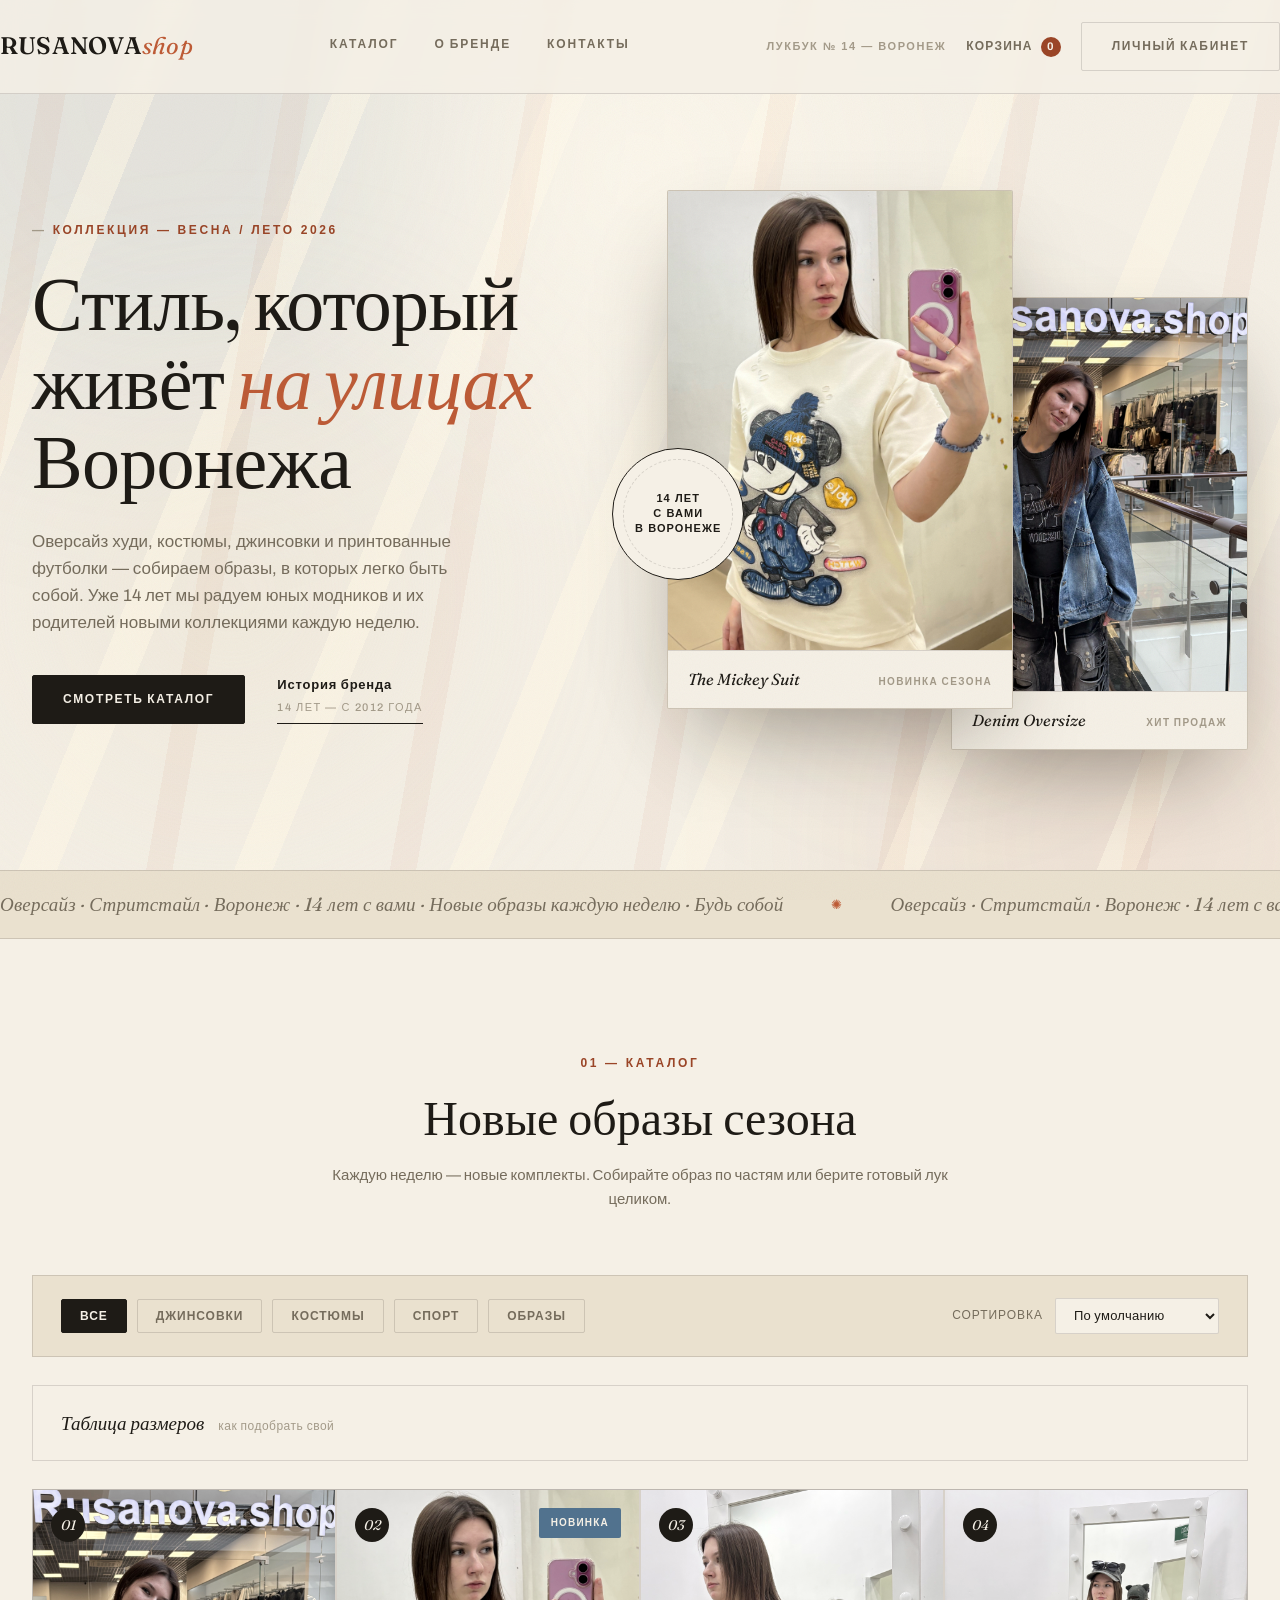
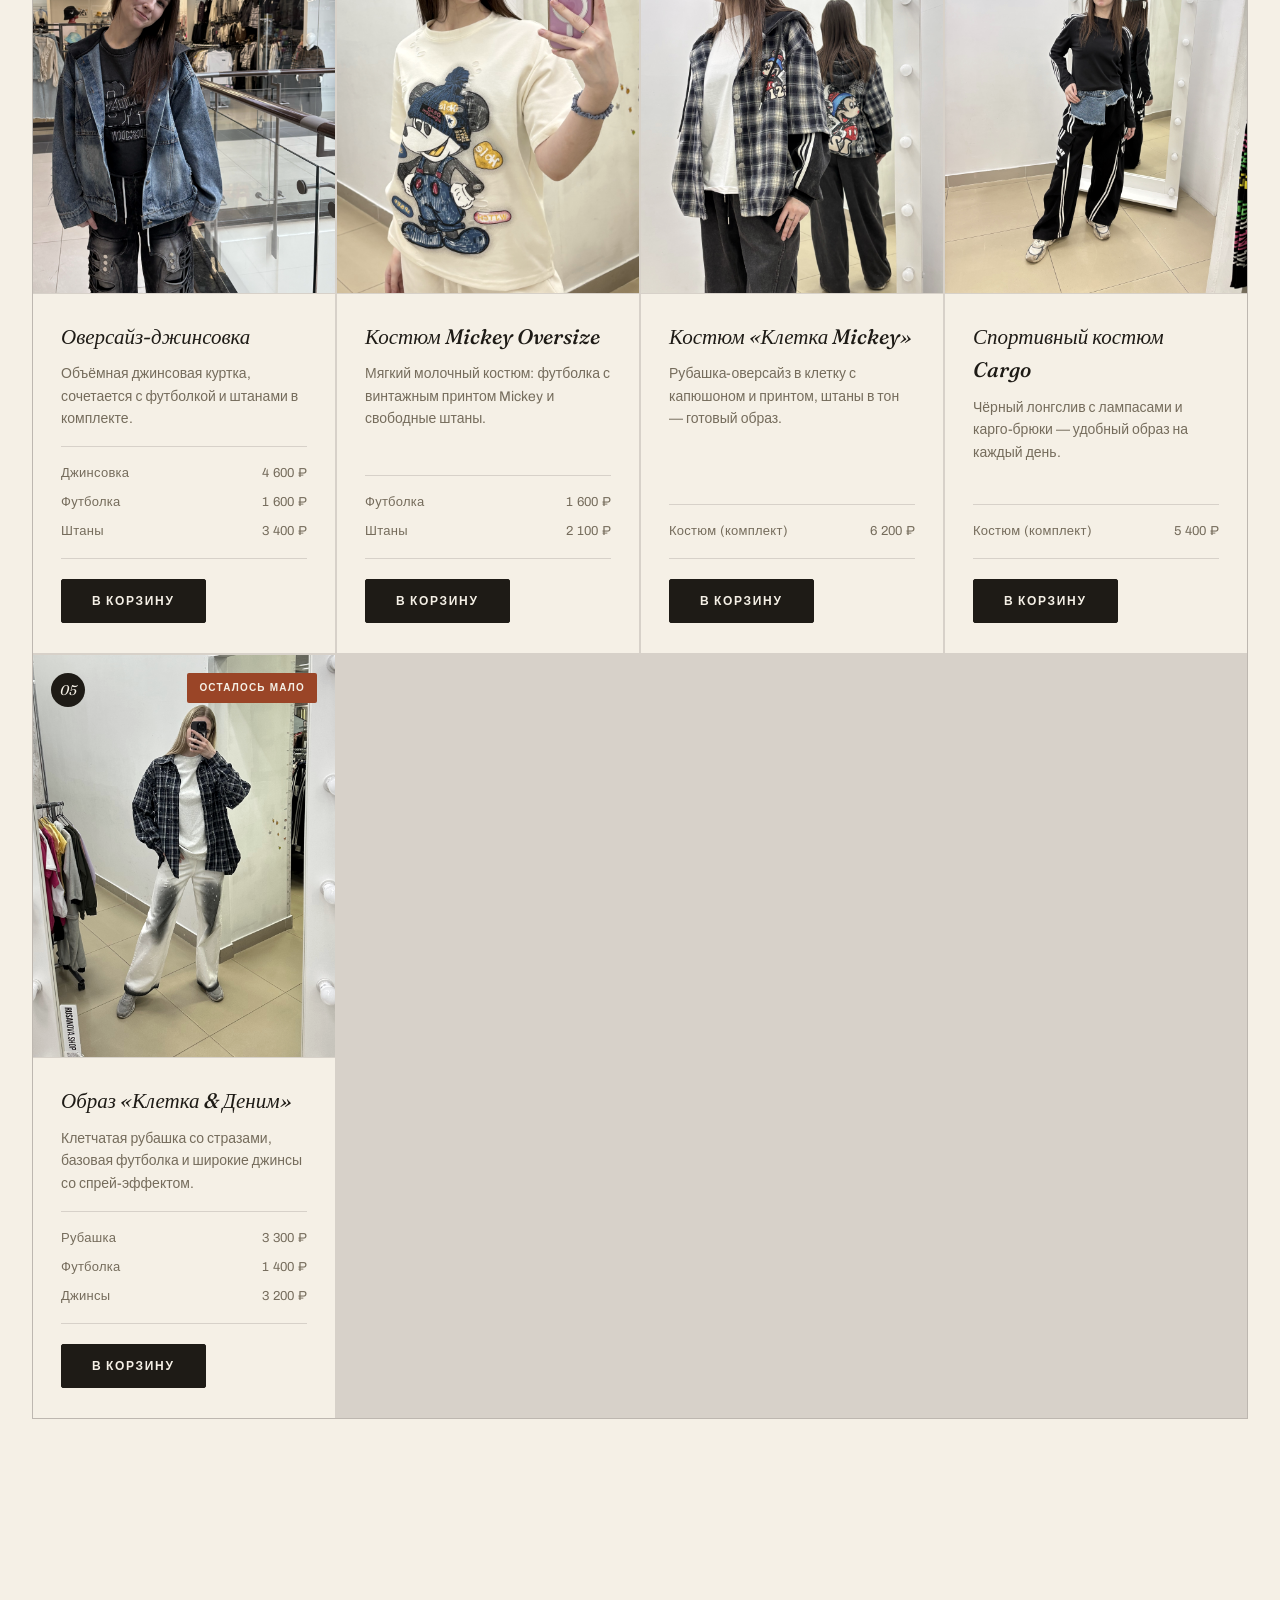
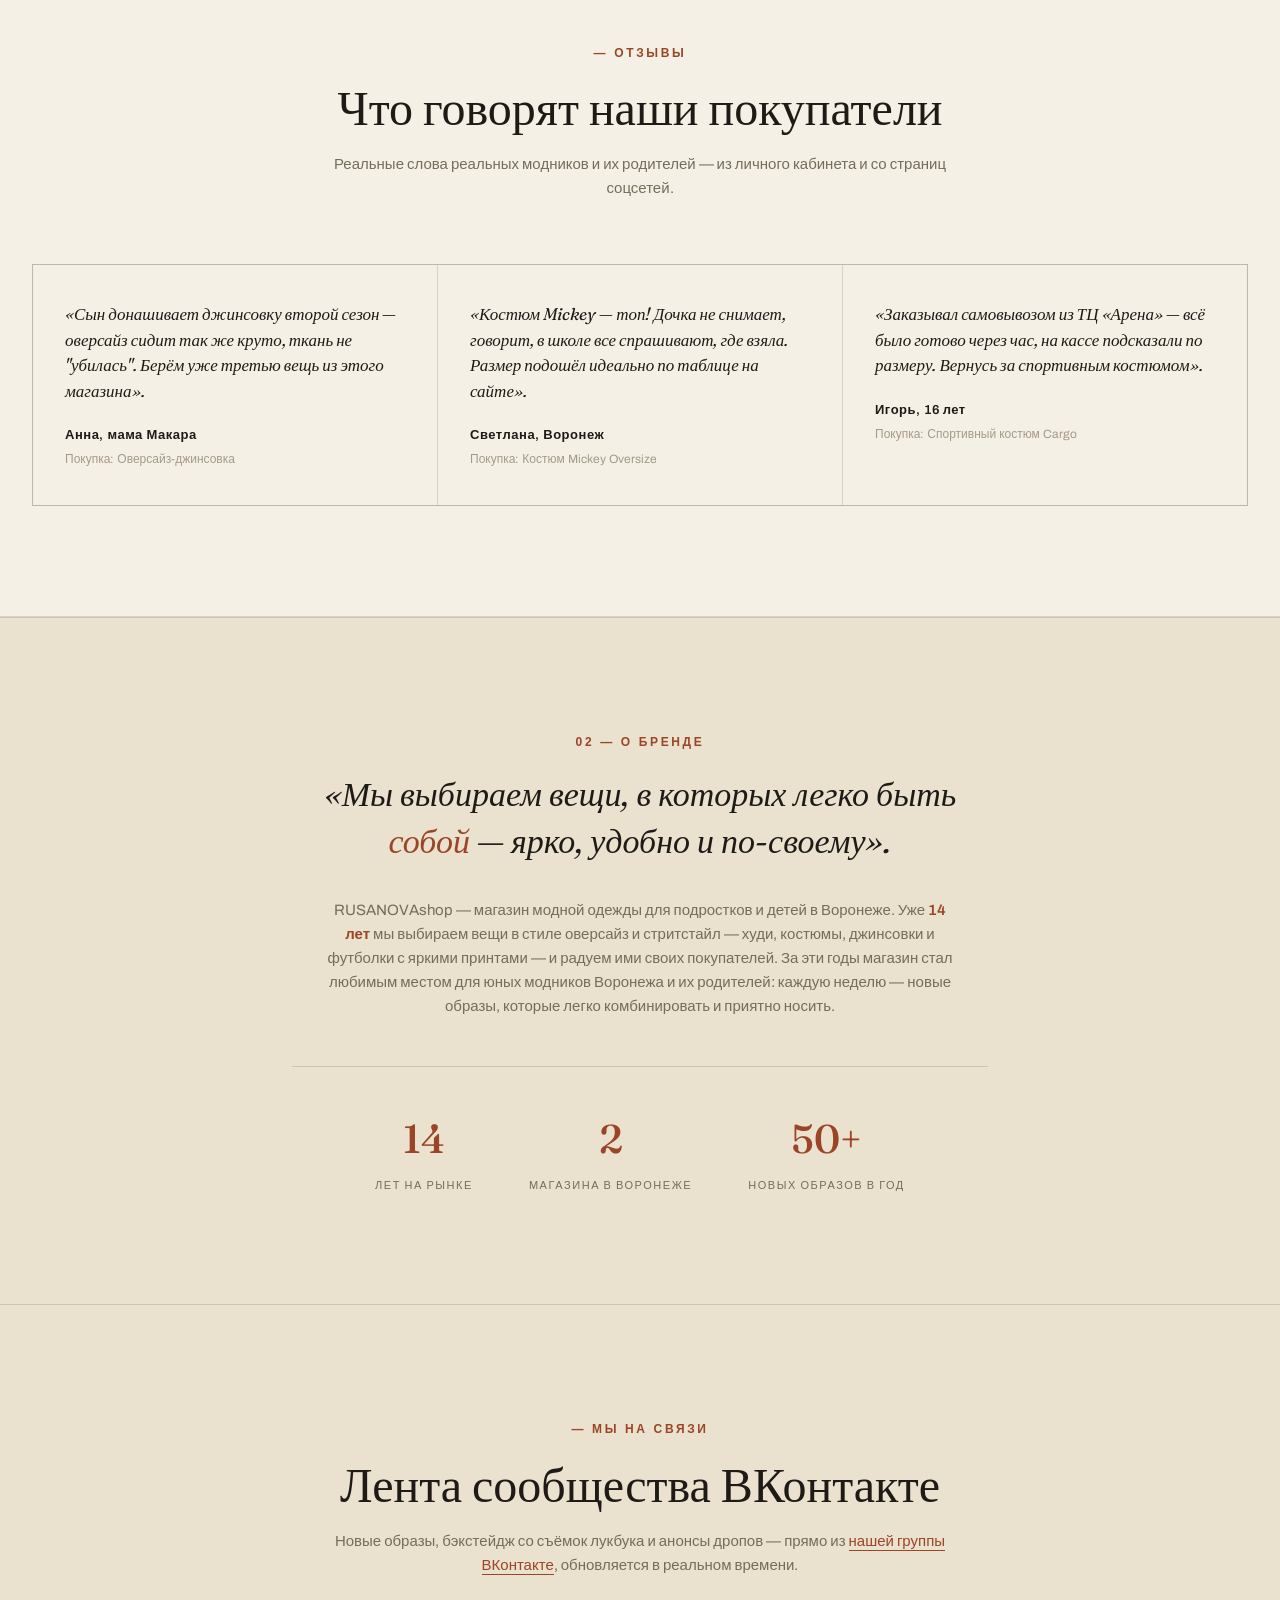
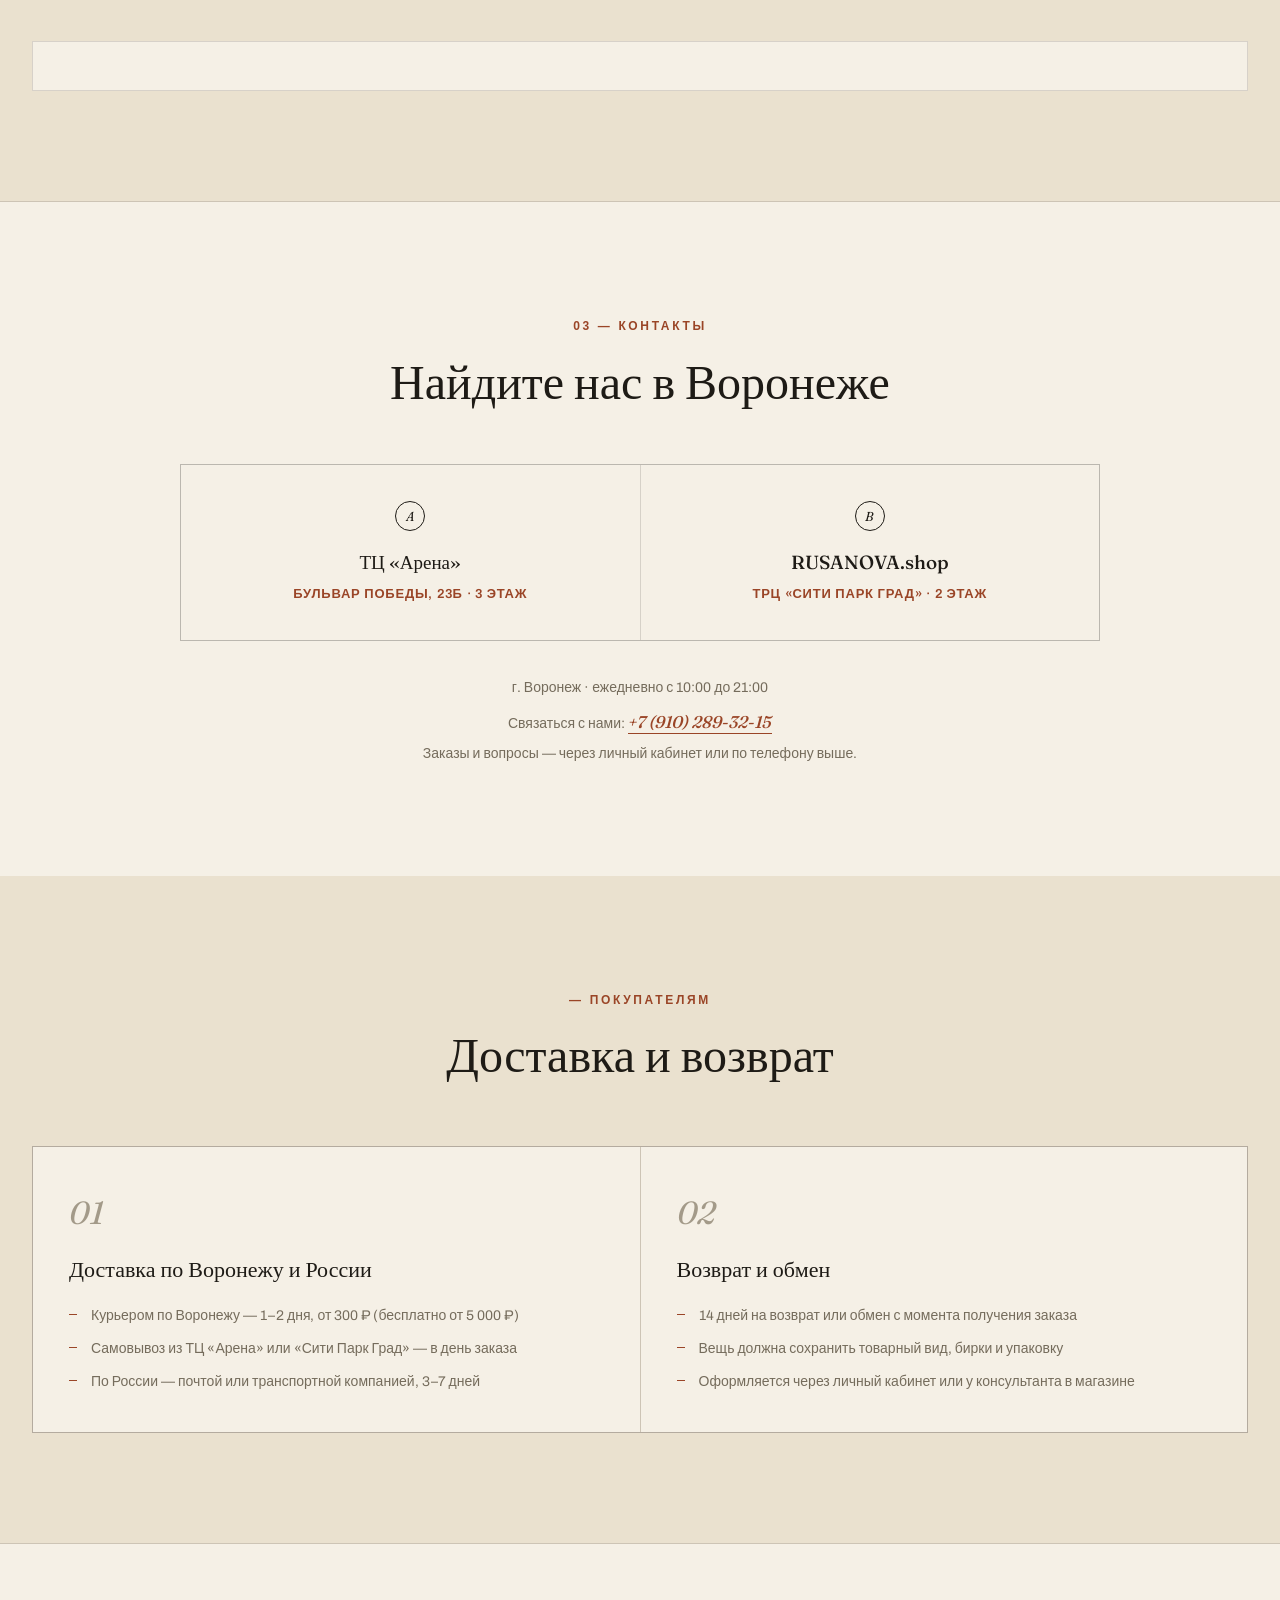
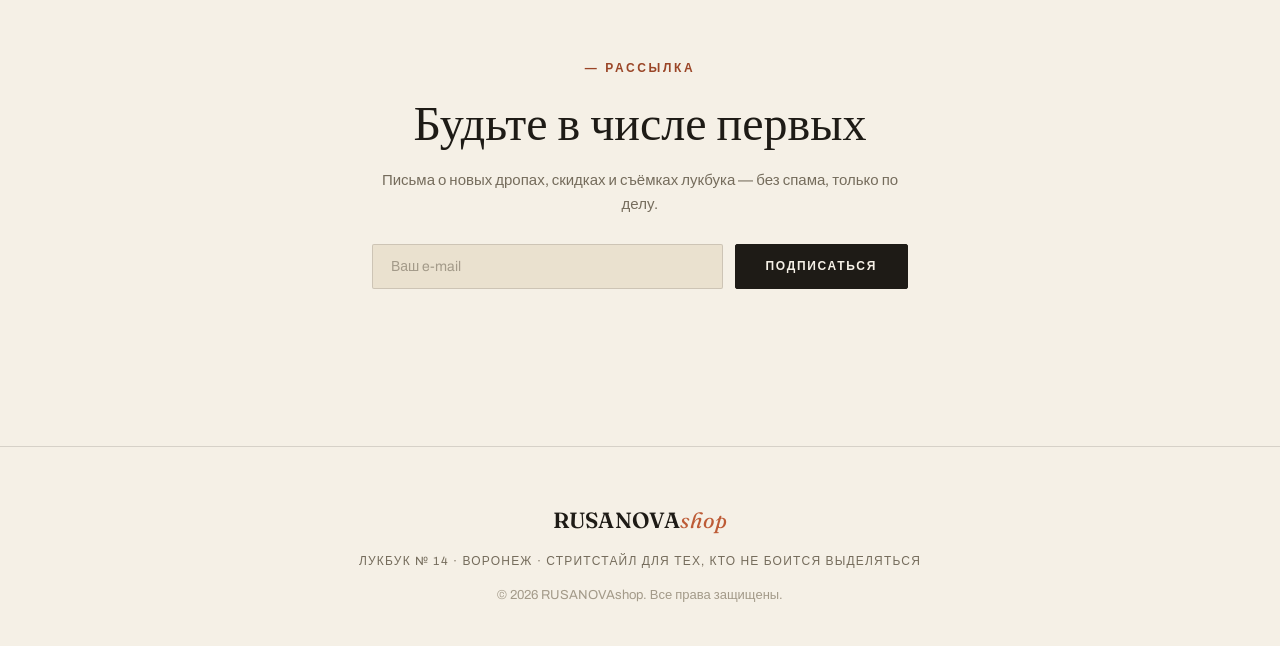
==== index.html @ 0d54f826 "Initial commit" ====
<!DOCTYPE html>
<html lang="ru">
<head>
<meta charset="UTF-8">
<meta name="viewport" content="width=device-width, initial-scale=1.0">
<title>RUSANOVAshop — модная одежда для подростков и детей в Воронеже</title>
<meta name="description" content="RUSANOVAshop — оверсайз-джинсовки, костюмы и спортивные комплекты для подростков и детей. 14 лет в Воронеже, два магазина в городе, доставка по России.">
<meta property="og:type" content="website">
<meta property="og:locale" content="ru_RU">
<meta property="og:site_name" content="RUSANOVAshop">
<meta property="og:title" content="RUSANOVAshop — модная одежда для подростков и детей в Воронеже">
<meta property="og:description" content="Оверсайз-джинсовки, костюмы и спортивные комплекты для подростков. 14 лет на рынке, два магазина в Воронеже, доставка по России.">
<meta property="og:image" content="images/product1.web.jpg">
<meta property="og:url" content="https://rusanovashop.ru/">
<meta name="twitter:card" content="summary_large_image">
<meta name="twitter:title" content="RUSANOVAshop — модная одежда для подростков и детей в Воронеже">
<meta name="twitter:description" content="Оверсайз-джинсовки, костюмы и спортивные комплекты для подростков. 14 лет на рынке, два магазина в Воронеже.">
<meta name="twitter:image" content="images/product1.web.jpg">
<link rel="preconnect" href="https://fonts.googleapis.com">
<link rel="preconnect" href="https://fonts.gstatic.com" crossorigin>
<link href="https://fonts.googleapis.com/css2?family=Archivo:wght@400;500;600;700&family=Archivo+Expanded:wght@600;700&family=Fraunces:ital,wght@0,300;0,400;0,500;0,600;0,700;1,400;1,500;1,600&display=swap" rel="stylesheet">
<link rel="stylesheet" href="styles.css">
</head>
<body>
<div class="bg-animated"><span></span><span></span><span></span><span></span></div>
<div class="light-rays"><span></span></div>
<header class="site-header">
  <div class="container header-inner">
    <a href="index.html" class="logo">RUSANOVA<span>shop</span></a>
    <nav class="main-nav">
      <a href="index.html#catalog">Каталог</a>
      <a href="index.html#about">О бренде</a>
      <a href="index.html#contacts">Контакты</a>
    </nav>
    <div class="header-actions">
      <span class="issue-tag">Лукбук № 14 — Воронеж</span>
      <a href="payment.html" class="cart-link" aria-label="Корзина">
        Корзина <span class="cart-count" id="cart-count">0</span>
      </a>
      <a href="cabinet.html" class="btn btn-ghost">Личный кабинет</a>
    </div>
  </div>
</header>

<section class="hero">
  <div class="container hero-grid">
    <div class="hero-copy">
      <span class="hero-eyebrow">Коллекция — Весна / Лето 2026</span>
      <h1 class="hero-title">Стиль, который<br>живёт <em>на улицах</em><br>Воронежа</h1>
      <p class="hero-text">Оверсайз худи, костюмы, джинсовки и принтованные футболки — собираем образы, в которых легко быть собой. Уже 14 лет мы радуем юных модников и их родителей новыми коллекциями каждую неделю.</p>
      <div class="hero-actions">
        <a href="#catalog" class="btn btn-primary">Смотреть каталог</a>
        <a href="#about" class="explore-link">История бренда<span class="explore-date">14 лет — с 2012 года</span></a>
      </div>
    </div>
    <div class="hero-collage">
      <span class="hero-badge">14 лет<br>с вами<br>в Воронеже</span>
      <figure class="collage-card collage-card--a reveal">
        <img src="images/product2.web.jpg" alt="Костюм Mickey Oversize — футболка с принтом и свободные штаны">
        <figcaption><span>The Mickey Suit</span><i>Новинка сезона</i></figcaption>
      </figure>
      <figure class="collage-card collage-card--b reveal">
        <img src="images/product1.web.jpg" alt="Оверсайз-джинсовка с футболкой и штанами">
        <figcaption><span>Denim Oversize</span><i>Хит продаж</i></figcaption>
      </figure>
    </div>
  </div>
</section>

<div class="ticker" aria-hidden="true">
  <div class="ticker-track">
    <span>Оверсайз · Стритстайл · Воронеж · 14 лет с вами · Новые образы каждую неделю · Будь собой</span>
    <span>Оверсайз · Стритстайл · Воронеж · 14 лет с вами · Новые образы каждую неделю · Будь собой</span>
  </div>
</div>

<section id="catalog" class="catalog">
  <div class="container">
    <div class="section-head">
      <span class="section-eyebrow">01 — Каталог</span>
      <h2 class="section-title">Новые образы сезона</h2>
      <p class="section-note">Каждую неделю — новые комплекты. Собирайте образ по частям или берите готовый лук целиком.</p>
    </div>

    <div class="catalog-controls reveal">
      <div class="filter-group" role="group" aria-label="Фильтр по категориям">
        <button class="filter-btn active" data-filter="all" type="button">Все</button>
        <button class="filter-btn" data-filter="denim" type="button">Джинсовки</button>
        <button class="filter-btn" data-filter="suits" type="button">Костюмы</button>
        <button class="filter-btn" data-filter="sport" type="button">Спорт</button>
        <button class="filter-btn" data-filter="looks" type="button">Образы</button>
      </div>
      <label class="sort-control">
        <span>Сортировка</span>
        <select id="sort-select">
          <option value="default">По умолчанию</option>
          <option value="asc">Сначала дешевле</option>
          <option value="desc">Сначала дороже</option>
        </select>
      </label>
    </div>

    <details class="size-guide reveal">
      <summary>Таблица размеров <span>как подобрать свой</span></summary>
      <table>
        <thead>
          <tr><th>Размер</th><th>Рост, см</th><th>Грудь, см</th><th>Возраст (ориентир)</th></tr>
        </thead>
        <tbody>
          <tr><td>XS (40)</td><td>140–146</td><td>72–76</td><td>9–10 лет</td></tr>
          <tr><td>S (42)</td><td>146–152</td><td>76–80</td><td>11–12 лет</td></tr>
          <tr><td>M (44)</td><td>152–158</td><td>80–84</td><td>13–14 лет</td></tr>
          <tr><td>L (46)</td><td>158–164</td><td>84–88</td><td>15–16 лет</td></tr>
        </tbody>
      </table>
      <p>Вещи в нашем каталоге — оверсайз: если сомневаетесь между размерами, берите меньший для приталенной посадки или больший — для свободной.</p>
    </details>

    <div class="product-grid" id="product-grid">

      <article class="product-card reveal" data-category="denim" data-base-price="4600">
        <span class="product-index">01</span>
        <div class="img-wrap">
          <img src="images/product1.web.jpg" alt="Оверсайз джинсовка с футболкой и штанами">
        </div>
        <div class="product-info">
          <h3>Оверсайз-джинсовка</h3>
          <p class="product-desc">Объёмная джинсовая куртка, сочетается с футболкой и штанами в комплекте.</p>
          <ul class="price-list">
            <li><span>Джинсовка</span><span>4 600 ₽</span></li>
            <li><span>Футболка</span><span>1 600 ₽</span></li>
            <li><span>Штаны</span><span>3 400 ₽</span></li>
          </ul>
          <button class="btn btn-primary add-to-cart" data-name="Оверсайз-джинсовка" data-price="4600">В корзину</button>
        </div>
      </article>

      <article class="product-card reveal" data-category="suits" data-base-price="3700">
        <span class="product-index">02</span>
        <div class="img-wrap">
          <span class="tag tag-new">Новинка</span>
          <img src="images/product2.web.jpg" alt="Костюм с футболкой Mickey и штанами">
        </div>
        <div class="product-info">
          <h3>Костюм Mickey Oversize</h3>
          <p class="product-desc">Мягкий молочный костюм: футболка с винтажным принтом Mickey и свободные штаны.</p>
          <ul class="price-list">
            <li><span>Футболка</span><span>1 600 ₽</span></li>
            <li><span>Штаны</span><span>2 100 ₽</span></li>
          </ul>
          <button class="btn btn-primary add-to-cart" data-name="Костюм Mickey Oversize" data-price="3700">В корзину</button>
        </div>
      </article>

      <article class="product-card reveal" data-category="suits" data-base-price="6200">
        <span class="product-index">03</span>
        <div class="img-wrap">
          <img src="images/product3.web.jpg" alt="Костюм: клетчатая рубашка с принтом Mickey и штаны">
        </div>
        <div class="product-info">
          <h3>Костюм «Клетка Mickey»</h3>
          <p class="product-desc">Рубашка-оверсайз в клетку с капюшоном и принтом, штаны в тон — готовый образ.</p>
          <ul class="price-list">
            <li><span>Костюм (комплект)</span><span>6 200 ₽</span></li>
          </ul>
          <button class="btn btn-primary add-to-cart" data-name="Костюм «Клетка Mickey»" data-price="6200">В корзину</button>
        </div>
      </article>

      <article class="product-card reveal" data-category="sport" data-base-price="5400">
        <span class="product-index">04</span>
        <div class="img-wrap">
          <img src="images/product4.web.jpg" alt="Спортивный костюм с лампасами и карго-брюками">
        </div>
        <div class="product-info">
          <h3>Спортивный костюм Cargo</h3>
          <p class="product-desc">Чёрный лонгслив с лампасами и карго-брюки — удобный образ на каждый день.</p>
          <ul class="price-list">
            <li><span>Костюм (комплект)</span><span>5 400 ₽</span></li>
          </ul>
          <button class="btn btn-primary add-to-cart" data-name="Спортивный костюм Cargo" data-price="5400">В корзину</button>
        </div>
      </article>

      <article class="product-card reveal" data-category="looks" data-base-price="3300">
        <span class="product-index">05</span>
        <div class="img-wrap">
          <span class="tag tag-low">Осталось мало</span>
          <img src="images/product5.web.jpg" alt="Клетчатая рубашка, футболка и джинсы">
        </div>
        <div class="product-info">
          <h3>Образ «Клетка & Деним»</h3>
          <p class="product-desc">Клетчатая рубашка со стразами, базовая футболка и широкие джинсы со спрей-эффектом.</p>
          <ul class="price-list">
            <li><span>Рубашка</span><span>3 300 ₽</span></li>
            <li><span>Футболка</span><span>1 400 ₽</span></li>
            <li><span>Джинсы</span><span>3 200 ₽</span></li>
          </ul>
          <button class="btn btn-primary add-to-cart" data-name="Образ «Клетка & Деним»" data-price="3300">В корзину</button>
        </div>
      </article>

    </div>
  </div>
</section>

<section class="reviews">
  <div class="container">
    <div class="section-head">
      <span class="section-eyebrow">— Отзывы</span>
      <h2 class="section-title">Что говорят наши покупатели</h2>
      <p class="section-note">Реальные слова реальных модников и их родителей — из личного кабинета и со страниц соцсетей.</p>
    </div>
    <div class="reviews-grid">
      <blockquote class="review-card reveal">
        <p>«Сын донашивает джинсовку второй сезон — оверсайз сидит так же круто, ткань не "убилась". Берём уже третью вещь из этого магазина».</p>
        <footer><span>Анна, мама Макара</span><i>Покупка: Оверсайз-джинсовка</i></footer>
      </blockquote>
      <blockquote class="review-card reveal">
        <p>«Костюм Mickey — топ! Дочка не снимает, говорит, в школе все спрашивают, где взяла. Размер подошёл идеально по таблице на сайте».</p>
        <footer><span>Светлана, Воронеж</span><i>Покупка: Костюм Mickey Oversize</i></footer>
      </blockquote>
      <blockquote class="review-card reveal">
        <p>«Заказывал самовывозом из ТЦ «Арена» — всё было готово через час, на кассе подсказали по размеру. Вернусь за спортивным костюмом».</p>
        <footer><span>Игорь, 16 лет</span><i>Покупка: Спортивный костюм Cargo</i></footer>
      </blockquote>
    </div>
  </div>
</section>

<section id="about" class="about">
  <div class="container about-inner reveal">
    <span class="section-eyebrow">02 — О бренде</span>
    <blockquote class="about-quote">«Мы выбираем вещи, в которых легко быть <em>собой</em> — ярко, удобно и по-своему».</blockquote>
    <p class="about-text">RUSANOVAshop — магазин модной одежды для подростков и детей в Воронеже. Уже <strong>14 лет</strong> мы выбираем вещи в стиле оверсайз и стритстайл — худи, костюмы, джинсовки и футболки с яркими принтами — и радуем ими своих покупателей. За эти годы магазин стал любимым местом для юных модников Воронежа и их родителей: каждую неделю — новые образы, которые легко комбинировать и приятно носить.</p>
    <div class="about-stats">
      <div class="stat"><span class="stat-num">14</span><span class="stat-label">лет на рынке</span></div>
      <div class="stat"><span class="stat-num">2</span><span class="stat-label">магазина в Воронеже</span></div>
      <div class="stat"><span class="stat-num">50+</span><span class="stat-label">новых образов в год</span></div>
    </div>
  </div>
</section>

<section class="social">
  <div class="container">
    <div class="section-head">
      <span class="section-eyebrow">— Мы на связи</span>
      <h2 class="section-title">Лента сообщества ВКонтакте</h2>
      <p class="section-note">Новые образы, бэкстейдж со съёмок лукбука и анонсы дропов — прямо из <a href="https://vk.com/club211383912" target="_blank" rel="noopener">нашей группы ВКонтакте</a>, обновляется в реальном времени.</p>
    </div>
    <div class="vk-widget-wrap reveal">
      <div id="vk_groups"></div>
    </div>
  </div>
</section>
<script type="text/javascript" src="https://vk.com/js/api/openapi.js?169" async defer></script>
<script type="text/javascript">
  window.vkAsyncInit = function () {
    VK.Widgets.Group("vk_groups", {
      mode: 3,
      width: "auto",
      height: "500",
      color1: "FFFFFF",
      color2: "756C5C",
      color3: "9A4527"
    }, 211383912);
  };
</script>

<section id="contacts" class="contacts">
  <div class="container reveal">
    <div class="section-head">
      <span class="section-eyebrow">03 — Контакты</span>
      <h2 class="section-title">Найдите нас в Воронеже</h2>
    </div>
    <div class="store-list">
      <div class="store-card">
        <button class="store-index" type="button" aria-label="Показать ТЦ «Арена» на карте">
          A
          <span class="store-map">
            <iframe src="https://yandex.ru/map-widget/v1/?text=Воронеж, бульвар Победы, 23Б&z=16&l=map" loading="lazy" title="Карта — ТЦ «Арена», бульвар Победы, 23Б" referrerpolicy="no-referrer-when-downgrade"></iframe>
            <span class="map-pin" aria-hidden="true">
              <span class="map-pin-badge"><em>Rs</em><i>RUSANOVAshop</i></span>
              <span class="map-pin-tail"></span>
            </span>
          </span>
        </button>
        <h3>ТЦ «Арена»</h3>
        <p>Бульвар Победы, 23Б · 3 этаж</p>
        <div class="store-hours">
          <span class="store-hours-label">Режим работы</span>
          <ul>
            <li><span>Пн</span><span>10:00 – 22:00</span></li>
            <li><span>Вт</span><span>10:00 – 22:00</span></li>
            <li><span>Ср</span><span>10:00 – 22:00</span></li>
            <li><span>Чт</span><span>10:00 – 22:00</span></li>
            <li><span>Пт</span><span>10:00 – 22:00</span></li>
            <li><span>Сб</span><span>10:00 – 22:00</span></li>
            <li><span>Вс</span><span>10:00 – 22:00</span></li>
          </ul>
        </div>
      </div>
      <div class="store-card">
        <button class="store-index" type="button" aria-label="Показать RUSANOVA.shop на карте">
          B
          <span class="store-map">
            <iframe src="https://yandex.ru/map-widget/v1/?text=Воронеж, ТРЦ Сити-Парк-Град, улица Шишкова&z=16&l=map" loading="lazy" title="Карта — RUSANOVA.shop, ТРЦ «Сити Парк Град»" referrerpolicy="no-referrer-when-downgrade"></iframe>
            <span class="map-pin" aria-hidden="true">
              <span class="map-pin-badge"><em>Rs</em><i>RUSANOVAshop</i></span>
              <span class="map-pin-tail"></span>
            </span>
          </span>
        </button>
        <h3>RUSANOVA.shop</h3>
        <p>ТРЦ «Сити Парк Град» · 2 этаж</p>
        <div class="store-hours">
          <span class="store-hours-label">Режим работы</span>
          <ul>
            <li><span>Пн</span><span>10:00 – 22:00</span></li>
            <li><span>Вт</span><span>10:00 – 22:00</span></li>
            <li><span>Ср</span><span>10:00 – 22:00</span></li>
            <li><span>Чт</span><span>10:00 – 22:00</span></li>
            <li><span>Пт</span><span>10:00 – 22:00</span></li>
            <li><span>Сб</span><span>10:00 – 22:00</span></li>
            <li><span>Вс</span><span>10:00 – 22:00</span></li>
          </ul>
        </div>
      </div>
    </div>
    <p class="contacts-meta">г. Воронеж · ежедневно с 10:00 до 21:00</p>
    <p class="contacts-meta">Связаться с нами: <a href="tel:+79102893215" class="contacts-phone">+7 (910) 289-32-15</a></p>
    <p class="contacts-meta">Заказы и вопросы — через личный кабинет или по телефону выше.</p>
  </div>
</section>

<section class="delivery">
  <div class="container">
    <div class="section-head">
      <span class="section-eyebrow">— Покупателям</span>
      <h2 class="section-title">Доставка и возврат</h2>
    </div>
    <div class="delivery-grid">
      <div class="delivery-card reveal">
        <span class="delivery-num">01</span>
        <h3>Доставка по Воронежу и России</h3>
        <ul>
          <li>Курьером по Воронежу — 1–2 дня, от 300 ₽ (бесплатно от 5 000 ₽)</li>
          <li>Самовывоз из ТЦ «Арена» или «Сити Парк Град» — в день заказа</li>
          <li>По России — почтой или транспортной компанией, 3–7 дней</li>
        </ul>
      </div>
      <div class="delivery-card reveal">
        <span class="delivery-num">02</span>
        <h3>Возврат и обмен</h3>
        <ul>
          <li>14 дней на возврат или обмен с момента получения заказа</li>
          <li>Вещь должна сохранить товарный вид, бирки и упаковку</li>
          <li>Оформляется через личный кабинет или у консультанта в магазине</li>
        </ul>
      </div>
    </div>
  </div>
</section>

<section class="newsletter">
  <div class="container newsletter-inner reveal">
    <span class="section-eyebrow">— Рассылка</span>
    <h2 class="section-title">Будьте в числе первых</h2>
    <p class="section-note">Письма о новых дропах, скидках и съёмках лукбука — без спама, только по делу.</p>
    <form id="newsletter-form" class="newsletter-form">
      <input type="email" id="newsletter-email" placeholder="Ваш e-mail" required>
      <button type="submit" class="btn btn-primary">Подписаться</button>
    </form>
    <p class="form-msg" id="newsletter-msg"></p>
  </div>
</section>

<footer class="site-footer">
  <div class="container footer-inner">
    <span class="logo footer-logo">RUSANOVA<span>shop</span></span>
    <p class="footer-meta">Лукбук № 14 · Воронеж · Стритстайл для тех, кто не боится выделяться</p>
    <p class="footer-copy">&copy; 2026 RUSANOVAshop. Все права защищены.</p>
  </div>
</footer>

<script src="script.js"></script>
</body>
</html>
---- styles.css ----
:root {
  --paper: #f5f0e6;
  --paper-deep: #eae1cf;
  --paper-line: #dcd2bc;
  --ink: #1e1b16;
  --ink-soft: #756c5c;
  --ink-faint: #a39a89;
  --line: rgba(30, 27, 22, 0.14);
  --clay: #bd5b36;
  --clay-deep: #9a4527;
  --denim: #51728e;
  --moss: #6e7456;
  --radius: 2px;
  --shadow: 0 40px 90px -30px rgba(35, 24, 12, 0.45);
  --ease: cubic-bezier(.16,1,.3,1);
}

* { box-sizing: border-box; }

html { scroll-behavior: smooth; }

body {
  margin: 0;
  font-family: 'Archivo', sans-serif;
  background: var(--paper);
  color: var(--ink);
  line-height: 1.6;
  position: relative;
  -webkit-font-smoothing: antialiased;
}

/* Тонкая зернистая текстура поверх кремовой подложки — ощущение печатной бумаги */
body::after {
  content: '';
  position: fixed;
  inset: 0;
  z-index: 2;
  pointer-events: none;
  opacity: 0.05;
  mix-blend-mode: multiply;
  background-image: url("data:image/svg+xml,%3Csvg xmlns='http://www.w3.org/2000/svg' width='180' height='180'%3E%3Cfilter id='n'%3E%3CfeTurbulence type='fractalNoise' baseFrequency='0.9' numOctaves='2' stitchTiles='stitch'/%3E%3C/filter%3E%3Crect width='100%25' height='100%25' filter='url(%23n)'/%3E%3C/svg%3E");
}

/* Атмосфера: медленно дрейфующие мягкие цветовые пятна — тихое эхо палитры бренда */
.bg-animated {
  position: fixed;
  inset: 0;
  z-index: -1;
  overflow: hidden;
}
.bg-animated span {
  position: absolute;
  border-radius: 50%;
  filter: blur(120px);
  will-change: transform;
}
.bg-animated span:nth-child(1) {
  width: 640px; height: 640px;
  background: var(--denim);
  top: -220px; left: -160px;
  opacity: 0.10;
  animation: float-a 38s ease-in-out infinite;
}
.bg-animated span:nth-child(2) {
  width: 560px; height: 560px;
  background: var(--clay);
  bottom: -220px; right: -140px;
  opacity: 0.09;
  animation: float-b 44s ease-in-out infinite;
}
.bg-animated span:nth-child(3) {
  width: 420px; height: 420px;
  background: var(--moss);
  top: 38%; right: 10%;
  opacity: 0.07;
  animation: float-c 34s ease-in-out infinite;
}
.bg-animated span:nth-child(4) {
  width: 360px; height: 360px;
  background: var(--paper-deep);
  bottom: 14%; left: 4%;
  opacity: 0.5;
  animation: float-d 30s ease-in-out infinite;
}
@keyframes float-a { 0%,100%{transform:translate(0,0)} 50%{transform:translate(110px,80px)} }
@keyframes float-b { 0%,100%{transform:translate(0,0)} 50%{transform:translate(-100px,-60px)} }
@keyframes float-c { 0%,100%{transform:translate(0,0)} 50%{transform:translate(-80px,90px)} }
@keyframes float-d { 0%,100%{transform:translate(0,0)} 50%{transform:translate(70px,-50px)} }

@media (prefers-reduced-motion: reduce) {
  .bg-animated span { animation: none; }
}

/* Лучи света: тёплый блик-«солнце» и две диагональные полосы света, */
/* медленно скользящие по странице — будто свет из окна падает на разворот журнала */
.light-rays {
  position: fixed;
  inset: 0;
  z-index: -1;
  overflow: hidden;
  pointer-events: none;
}
.light-rays::before,
.light-rays::after {
  content: '';
  position: absolute;
  inset: -30%;
}
.light-rays::before {
  background: repeating-linear-gradient(
    112deg,
    rgba(255, 248, 230, 0.50) 0 36px,
    rgba(255, 248, 230, 0) 36px 200px
  );
  animation: rays-drift-a 70s linear infinite;
}
.light-rays::after {
  background: repeating-linear-gradient(
    100deg,
    rgba(193, 91, 54, 0.05) 0 26px,
    rgba(193, 91, 54, 0) 26px 240px
  );
  animation: rays-drift-b 95s linear infinite reverse;
}
.light-rays span {
  position: absolute;
  top: -32%;
  left: 50%;
  width: 920px;
  height: 920px;
  background: radial-gradient(circle, rgba(255, 250, 238, 0.65) 0%, rgba(255, 250, 238, 0) 62%);
  transform: translateX(-50%);
  animation: sun-drift 50s ease-in-out infinite;
}
@keyframes rays-drift-a {
  from { transform: translate3d(-10%, -6%, 0); }
  to   { transform: translate3d(10%, 8%, 0); }
}
@keyframes rays-drift-b {
  from { transform: translate3d(8%, 6%, 0); }
  to   { transform: translate3d(-10%, -8%, 0); }
}
@keyframes sun-drift {
  0%, 100% { transform: translateX(-54%) translateY(0); opacity: 0.7; }
  50%      { transform: translateX(-46%) translateY(40px); opacity: 0.95; }
}
@media (prefers-reduced-motion: reduce) {
  .light-rays::before, .light-rays::after, .light-rays span { animation: none; }
}

.container {
  max-width: 1280px;
  margin: 0 auto;
  padding: 0 32px;
}

a { color: inherit; text-decoration: none; }
em { font-style: italic; color: var(--clay); }
strong { color: var(--clay-deep); font-weight: 600; }

/* ---------- Header / шапка-масштхед ---------- */
.site-header {
  background: rgba(245, 240, 230, 0.82);
  backdrop-filter: blur(10px);
  border-bottom: 1px solid var(--line);
  position: sticky;
  top: 0;
  z-index: 50;
}
.header-inner {
  display: flex;
  align-items: center;
  justify-content: space-between;
  gap: 24px;
  padding: 22px 0;
}
.logo {
  font-family: 'Fraunces', serif;
  font-size: 24px;
  font-weight: 600;
  letter-spacing: 0.01em;
  color: var(--ink);
}
.logo span { color: var(--clay); font-style: italic; font-weight: 400; }

.main-nav { display: flex; gap: 36px; }
.main-nav a {
  font-family: 'Archivo', sans-serif;
  font-size: 12px;
  font-weight: 600;
  letter-spacing: 0.16em;
  text-transform: uppercase;
  color: var(--ink-soft);
  position: relative;
  padding-bottom: 4px;
  transition: color 0.25s var(--ease);
}
.main-nav a::after {
  content: '';
  position: absolute;
  left: 0; right: 100%;
  bottom: 0;
  height: 1px;
  background: var(--clay);
  transition: right 0.3s var(--ease);
}
.main-nav a:hover { color: var(--ink); }
.main-nav a:hover::after { right: 0; }

.header-actions { display: flex; align-items: center; gap: 20px; }
.cart-link {
  display: inline-flex;
  align-items: center;
  gap: 8px;
  font-family: 'Archivo', sans-serif;
  font-size: 12px;
  font-weight: 600;
  letter-spacing: 0.1em;
  text-transform: uppercase;
  color: var(--ink-soft);
  text-decoration: none;
  transition: color 0.3s var(--ease);
}
.cart-link:hover { color: var(--ink); }
.cart-count {
  display: inline-flex;
  align-items: center;
  justify-content: center;
  min-width: 20px;
  height: 20px;
  padding: 0 5px;
  border-radius: 50%;
  background: var(--clay-deep);
  color: var(--paper);
  font-size: 11px;
  font-weight: 700;
  letter-spacing: 0;
}
.issue-tag {
  font-family: 'Archivo Expanded', sans-serif;
  font-size: 11px;
  font-weight: 600;
  letter-spacing: 0.14em;
  text-transform: uppercase;
  color: var(--ink-faint);
  white-space: nowrap;
}

/* ---------- Кнопки ---------- */
.btn {
  display: inline-flex;
  align-items: center;
  gap: 10px;
  padding: 14px 30px;
  font-family: 'Archivo', sans-serif;
  font-size: 12px;
  font-weight: 600;
  letter-spacing: 0.14em;
  text-transform: uppercase;
  cursor: pointer;
  border: 1px solid var(--ink);
  border-radius: var(--radius);
  background: transparent;
  color: var(--ink);
  transition: background 0.3s var(--ease), color 0.3s var(--ease), border-color 0.3s var(--ease), transform 0.2s var(--ease);
}
.btn-primary {
  background: var(--ink);
  color: var(--paper);
}
.btn-primary:hover { background: var(--clay-deep); border-color: var(--clay-deep); transform: translateY(-2px); }
.btn-ghost {
  background: transparent;
  border-color: var(--line);
  color: var(--ink-soft);
}
.btn-ghost:hover { border-color: var(--ink); color: var(--ink); }

/* ---------- Hero / редакционный разворот ---------- */
.hero {
  padding: 96px 0 120px;
  position: relative;
  overflow: hidden;
}
.hero-grid {
  display: grid;
  grid-template-columns: minmax(0, 0.92fr) minmax(0, 1.08fr);
  gap: 72px;
  align-items: center;
}
.hero-eyebrow {
  display: inline-block;
  font-family: 'Archivo Expanded', sans-serif;
  font-size: 12px;
  font-weight: 600;
  letter-spacing: 0.22em;
  text-transform: uppercase;
  color: var(--clay-deep);
  margin-bottom: 22px;
}
.hero-eyebrow::before { content: '— '; color: var(--ink-faint); }
.hero-title {
  font-family: 'Fraunces', serif;
  font-size: clamp(42px, 6vw, 76px);
  font-weight: 500;
  line-height: 1.04;
  letter-spacing: -0.01em;
  margin: 0 0 28px;
  color: var(--ink);
}
.hero-title em {
  font-style: italic;
  font-weight: 400;
  color: var(--clay);
}
.hero-text {
  max-width: 460px;
  font-size: 17px;
  color: var(--ink-soft);
  margin: 0 0 38px;
}
.hero-actions {
  display: flex;
  align-items: center;
  flex-wrap: wrap;
  gap: 32px;
}
.explore-link {
  display: inline-flex;
  flex-direction: column;
  font-family: 'Archivo', sans-serif;
  font-size: 13px;
  font-weight: 600;
  letter-spacing: 0.06em;
  color: var(--ink);
  border-bottom: 1px solid var(--ink);
  padding-bottom: 6px;
  transition: color 0.25s var(--ease), border-color 0.25s var(--ease);
}
.explore-link:hover { color: var(--clay-deep); border-color: var(--clay-deep); }
.explore-date {
  margin-top: 4px;
  font-size: 11px;
  font-weight: 500;
  letter-spacing: 0.14em;
  text-transform: uppercase;
  color: var(--ink-faint);
}

/* коллаж — асимметричная стопка карточек-«луков» */
.hero-collage {
  position: relative;
  min-height: 560px;
}
.collage-card {
  position: absolute;
  margin: 0;
  background: var(--paper-deep);
  border: 1px solid var(--line);
  border-radius: var(--radius);
  box-shadow: var(--shadow);
  overflow: hidden;
  transition: transform 0.6s var(--ease);
}
.collage-card img {
  display: block;
  width: 100%;
  aspect-ratio: 3 / 4;
  object-fit: cover;
}
.collage-card figcaption {
  display: flex;
  align-items: baseline;
  justify-content: space-between;
  gap: 10px;
  padding: 16px 20px;
  border-top: 1px solid var(--line);
  background: var(--paper);
}
.collage-card figcaption span {
  font-family: 'Fraunces', serif;
  font-style: italic;
  font-size: 16px;
  color: var(--ink);
}
.collage-card figcaption i {
  font-style: normal;
  font-size: 10px;
  font-weight: 600;
  letter-spacing: 0.14em;
  text-transform: uppercase;
  color: var(--ink-faint);
  white-space: nowrap;
}
.collage-card--a {
  width: 56%;
  top: 0;
  left: 6%;
  z-index: 2;
  transform: rotate(-2.5deg);
}
.collage-card--b {
  width: 48%;
  bottom: 0;
  right: 0;
  z-index: 1;
  transform: rotate(2deg);
}
.collage-card:hover { transform: rotate(0deg) translateY(-6px); z-index: 3; }

.hero-badge {
  position: absolute;
  top: 46%;
  left: -18px;
  width: 132px;
  height: 132px;
  display: flex;
  align-items: center;
  justify-content: center;
  text-align: center;
  border-radius: 50%;
  border: 1px solid var(--ink);
  background: var(--paper);
  font-family: 'Archivo Expanded', sans-serif;
  font-size: 11px;
  font-weight: 700;
  letter-spacing: 0.1em;
  text-transform: uppercase;
  color: var(--ink);
  line-height: 1.4;
  padding: 14px;
  z-index: 4;
  animation: spin-badge 26s linear infinite;
}
.hero-badge::before {
  content: '';
  position: absolute;
  inset: 10px;
  border: 1px dashed var(--line);
  border-radius: 50%;
}
@keyframes spin-badge { to { transform: rotate(360deg); } }
@media (prefers-reduced-motion: reduce) { .hero-badge { animation: none; } }

/* ---------- Бегущая строка ---------- */
.ticker {
  border-top: 1px solid var(--line);
  border-bottom: 1px solid var(--line);
  overflow: hidden;
  white-space: nowrap;
  padding: 18px 0;
  background: var(--paper-deep);
}
.ticker-track {
  display: inline-flex;
  gap: 48px;
  animation: ticker-scroll 36s linear infinite;
}
.ticker-track span {
  font-family: 'Fraunces', serif;
  font-style: italic;
  font-size: 19px;
  letter-spacing: 0.01em;
  color: var(--ink-soft);
  display: inline-flex;
  align-items: center;
  gap: 48px;
}
.ticker-track span::after { content: '✺'; font-style: normal; color: var(--clay); font-size: 13px; }
@keyframes ticker-scroll { from { transform: translateX(0); } to { transform: translateX(-50%); } }
@media (prefers-reduced-motion: reduce) { .ticker-track { animation: none; } }

/* ---------- Заголовки секций ---------- */
section { padding: 110px 0; }
.section-head {
  max-width: 640px;
  margin: 0 auto 64px;
  text-align: center;
}
.section-eyebrow {
  display: inline-block;
  font-family: 'Archivo Expanded', sans-serif;
  font-size: 12px;
  font-weight: 600;
  letter-spacing: 0.22em;
  text-transform: uppercase;
  color: var(--clay-deep);
  margin-bottom: 18px;
}
.section-title {
  font-family: 'Fraunces', serif;
  font-size: clamp(32px, 4.4vw, 48px);
  font-weight: 500;
  line-height: 1.12;
  margin: 0 0 18px;
  color: var(--ink);
}
.section-note {
  font-size: 15px;
  color: var(--ink-soft);
  margin: 0;
}

/* ---------- Каталог / сетка лукбука ---------- */
.catalog { background: var(--paper); }
.product-grid {
  display: grid;
  grid-template-columns: repeat(auto-fit, minmax(270px, 1fr));
  gap: 2px;
  background: var(--line);
  border: 1px solid var(--line);
}
.product-card {
  position: relative;
  background: var(--paper);
  display: flex;
  flex-direction: column;
  transition: background 0.3s var(--ease);
}
.product-card:hover { background: var(--paper-deep); }
.product-index {
  position: absolute;
  top: 18px; left: 18px;
  z-index: 2;
  font-family: 'Fraunces', serif;
  font-style: italic;
  font-size: 14px;
  color: var(--paper);
  background: var(--ink);
  border-radius: 50%;
  width: 34px; height: 34px;
  display: flex; align-items: center; justify-content: center;
}
.product-card .img-wrap { position: relative; overflow: hidden; border-bottom: 1px solid var(--line); }
.tag {
  position: absolute;
  top: 18px; right: 18px;
  z-index: 2;
  font-family: 'Archivo Expanded', sans-serif;
  font-size: 10px;
  font-weight: 700;
  letter-spacing: 0.12em;
  text-transform: uppercase;
  padding: 7px 12px;
  border-radius: var(--radius);
  color: var(--paper);
}
.tag-new { background: var(--denim); }
.tag-low { background: var(--clay-deep); }
.product-card img {
  width: 100%;
  aspect-ratio: 3 / 4;
  object-fit: cover;
  display: block;
  filter: grayscale(0.25) contrast(1.02);
  transition: transform 0.7s var(--ease), filter 0.5s var(--ease);
}
.product-card:hover img { transform: scale(1.045); filter: grayscale(0) contrast(1.05); }
.product-info { padding: 26px 28px 30px; flex: 1; display: flex; flex-direction: column; }
.product-info h3 {
  font-family: 'Fraunces', serif;
  font-weight: 500;
  font-style: italic;
  font-size: 21px;
  margin: 0 0 10px;
  color: var(--ink);
}
.product-desc { color: var(--ink-soft); font-size: 14px; margin: 0 0 16px; flex: 1; }
.price-list {
  list-style: none;
  padding: 12px 0;
  margin: 0 0 20px;
  font-size: 13px;
  letter-spacing: 0.02em;
  color: var(--ink-soft);
  border-top: 1px solid var(--line);
  border-bottom: 1px solid var(--line);
}
.price-list li { display: flex; justify-content: space-between; padding: 4px 0; }
.add-to-cart { align-self: flex-start; }
.product-card.is-hidden { display: none; }

.catalog-controls {
  display: flex;
  flex-wrap: wrap;
  align-items: center;
  justify-content: space-between;
  gap: 24px;
  margin: 0 0 28px;
  padding: 22px 28px;
  background: var(--paper-deep);
  border: 1px solid var(--line);
}
.filter-group { display: flex; flex-wrap: wrap; gap: 10px; }
.filter-btn {
  font-family: 'Archivo', sans-serif;
  font-size: 12px;
  font-weight: 600;
  letter-spacing: 0.08em;
  text-transform: uppercase;
  padding: 9px 18px;
  border: 1px solid var(--line);
  border-radius: var(--radius);
  background: transparent;
  color: var(--ink-soft);
  cursor: pointer;
  transition: background 0.3s var(--ease), color 0.3s var(--ease), border-color 0.3s var(--ease);
}
.filter-btn:hover { border-color: var(--ink); color: var(--ink); }
.filter-btn.active { background: var(--ink); border-color: var(--ink); color: var(--paper); }
.sort-control {
  display: flex;
  align-items: center;
  gap: 12px;
  font-size: 12px;
  letter-spacing: 0.08em;
  text-transform: uppercase;
  color: var(--ink-soft);
}
.sort-control select {
  font-family: 'Archivo', sans-serif;
  font-size: 13px;
  letter-spacing: 0.02em;
  text-transform: none;
  padding: 9px 14px;
  border: 1px solid var(--line);
  border-radius: var(--radius);
  background: var(--paper);
  color: var(--ink);
  cursor: pointer;
}

/* ---------- Таблица размеров ---------- */
.size-guide {
  margin: 0 0 28px;
  border: 1px solid var(--line);
  background: var(--paper);
}
.size-guide summary {
  display: flex;
  align-items: baseline;
  gap: 14px;
  padding: 22px 28px;
  font-family: 'Fraunces', serif;
  font-style: italic;
  font-size: 19px;
  cursor: pointer;
  list-style: none;
  color: var(--ink);
}
.size-guide summary::-webkit-details-marker { display: none; }
.size-guide summary span {
  font-family: 'Archivo', sans-serif;
  font-style: normal;
  font-size: 12px;
  letter-spacing: 0.04em;
  color: var(--ink-faint);
}
.size-guide table {
  width: 100%;
  border-collapse: collapse;
  margin: 0 0 18px;
  font-size: 14px;
}
.size-guide th, .size-guide td {
  padding: 12px 28px;
  text-align: left;
  border-top: 1px solid var(--line);
  color: var(--ink-soft);
}
.size-guide th {
  font-size: 11px;
  letter-spacing: 0.1em;
  text-transform: uppercase;
  color: var(--ink-faint);
  font-weight: 600;
}
.size-guide td:first-child, .size-guide th:first-child { color: var(--ink); font-weight: 600; }
.size-guide > p { padding: 0 28px 26px; margin: 0; font-size: 14px; color: var(--ink-soft); max-width: 640px; }

/* ---------- О бренде ---------- */
.about { background: var(--paper-deep); border-top: 1px solid var(--line); border-bottom: 1px solid var(--line); }
.about-inner { max-width: 760px; margin: 0 auto; text-align: center; }
.about-quote {
  font-family: 'Fraunces', serif;
  font-style: italic;
  font-weight: 400;
  font-size: clamp(24px, 3.6vw, 34px);
  line-height: 1.4;
  color: var(--ink);
  margin: 0 0 32px;
}
.about-quote em { color: var(--clay-deep); font-style: italic; }
.about-text { font-size: 15px; color: var(--ink-soft); margin: 0 auto 48px; max-width: 640px; }
.about-text strong { color: var(--clay-deep); }
.about-stats {
  display: flex;
  justify-content: center;
  gap: 56px;
  flex-wrap: wrap;
  border-top: 1px solid var(--line);
  padding-top: 40px;
}
.stat { display: flex; flex-direction: column; align-items: center; gap: 6px; }
.stat-num { font-family: 'Fraunces', serif; font-size: 40px; font-weight: 500; color: var(--clay-deep); }
.stat-label { font-size: 11px; letter-spacing: 0.14em; text-transform: uppercase; color: var(--ink-soft); }

/* ---------- Отзывы ---------- */
.reviews { background: var(--paper); border-bottom: 1px solid var(--line); }
.reviews-grid {
  display: grid;
  grid-template-columns: repeat(auto-fit, minmax(280px, 1fr));
  gap: 1px;
  background: var(--line);
  border: 1px solid var(--line);
}
.review-card {
  margin: 0;
  background: var(--paper);
  padding: 36px 32px;
  display: flex;
  flex-direction: column;
  gap: 22px;
}
.review-card p {
  font-family: 'Fraunces', serif;
  font-style: italic;
  font-size: 17px;
  line-height: 1.5;
  color: var(--ink);
  margin: 0;
}
.review-card footer { display: flex; flex-direction: column; gap: 4px; }
.review-card footer span {
  font-size: 13px;
  font-weight: 600;
  letter-spacing: 0.04em;
  color: var(--ink);
}
.review-card footer i {
  font-style: normal;
  font-size: 12px;
  color: var(--ink-faint);
}

/* ---------- Лента ВКонтакте ---------- */
.social { background: var(--paper-deep); border-bottom: 1px solid var(--line); }
.section-note a { color: var(--clay-deep); border-bottom: 1px solid currentColor; padding-bottom: 1px; }
.section-note a:hover { color: var(--ink); }
.vk-widget-wrap {
  background: var(--paper);
  border: 1px solid var(--line);
  padding: 24px;
}
.vk-widget-wrap iframe { display: block; width: 100% !important; }

/* ---------- Контакты ---------- */
.contacts { background: var(--paper); }
.contacts .section-head { margin-bottom: 56px; }
.store-list {
  display: flex;
  flex-wrap: wrap;
  justify-content: center;
  gap: 1px;
  margin: 0 auto 36px;
  max-width: 920px;
  background: var(--line);
  border: 1px solid var(--line);
}
.store-card {
  flex: 1 1 280px;
  background: var(--paper);
  padding: 36px 28px;
  text-align: center;
  position: relative;
  transition: background 0.3s var(--ease);
}
.store-card:hover { background: var(--paper-deep); }
.store-index {
  position: relative;
  display: inline-flex;
  align-items: center;
  justify-content: center;
  width: 30px; height: 30px;
  border: 1px solid var(--ink);
  border-radius: 50%;
  font-family: 'Fraunces', serif;
  font-style: italic;
  font-size: 13px;
  margin-bottom: 16px;
  background: var(--paper);
  color: var(--ink);
  cursor: pointer;
  padding: 0;
  transition: background 0.25s var(--ease), color 0.25s var(--ease), transform 0.25s var(--ease);
}
.store-index:hover,
.store-index:focus-visible {
  background: var(--ink);
  color: var(--paper);
  transform: scale(1.08);
  outline: none;
}

/* Карта — всплывает при наведении/фокусе на иконку магазина */
.store-map {
  position: absolute;
  bottom: calc(100% + 16px);
  left: 50%;
  width: min(290px, 78vw);
  height: 190px;
  background: var(--paper);
  border: 1px solid var(--line);
  border-radius: var(--radius);
  box-shadow: var(--shadow);
  padding: 6px;
  opacity: 0;
  visibility: hidden;
  pointer-events: none;
  transform: translate(-50%, 10px) scale(0.96);
  transform-origin: bottom center;
  transition: opacity 0.3s var(--ease), transform 0.3s var(--ease), visibility 0s linear 0.3s;
  z-index: 30;
  cursor: default;
}
.store-map::after {
  content: '';
  position: absolute;
  top: 100%;
  left: 50%;
  width: 14px; height: 14px;
  margin: -7px 0 0 -7px;
  background: var(--paper);
  border-right: 1px solid var(--line);
  border-bottom: 1px solid var(--line);
  transform: rotate(45deg);
}
.store-index:hover .store-map,
.store-index:focus-visible .store-map,
.store-index:focus-within .store-map {
  opacity: 1;
  visibility: visible;
  pointer-events: auto;
  transform: translate(-50%, 0) scale(1);
  transition: opacity 0.3s var(--ease), transform 0.3s var(--ease), visibility 0s;
}
.store-map iframe {
  width: 100%;
  height: 100%;
  border: 0;
  display: block;
  border-radius: 1px;
  filter: grayscale(0.4) sepia(0.06) contrast(1.04);
  transition: filter 0.4s var(--ease);
}
.store-map:hover iframe { filter: none; }

/* Значок магазина на карте — кольцо с леттермарком «Rs», в духе логотипа бренда */
.map-pin {
  position: absolute;
  top: 46%;
  left: 50%;
  transform: translate(-50%, -100%);
  display: flex;
  flex-direction: column;
  align-items: center;
  pointer-events: none;
  z-index: 2;
  filter: drop-shadow(0 10px 16px rgba(30, 27, 22, 0.4));
}
.map-pin-badge {
  width: 68px;
  height: 68px;
  border-radius: 50%;
  border: 2px solid var(--ink);
  background: var(--paper);
  display: flex;
  flex-direction: column;
  align-items: center;
  justify-content: center;
  line-height: 1;
  text-align: center;
}
.map-pin-badge em {
  font-family: 'Fraunces', serif;
  font-style: italic;
  font-weight: 600;
  font-size: 21px;
  color: var(--ink);
}
.map-pin-badge i {
  font-style: normal;
  font-family: 'Archivo Expanded', sans-serif;
  font-size: 5px;
  letter-spacing: 0.05em;
  text-transform: uppercase;
  color: var(--ink-soft);
  margin-top: 3px;
  white-space: nowrap;
}
.map-pin-tail {
  width: 0; height: 0;
  border-left: 6px solid transparent;
  border-right: 6px solid transparent;
  border-top: 10px solid var(--ink);
  margin-top: -2px;
}
@media (max-width: 640px) {
  .store-map { left: auto; right: -8px; transform: translate(0, 10px) scale(0.96); transform-origin: bottom right; }
  .store-index:hover .store-map,
  .store-index:focus-visible .store-map,
  .store-index:focus-within .store-map { transform: translate(0, 0) scale(1); }
  .store-map::after { left: auto; right: 22px; }
}
.store-card h3 { margin: 0 0 6px; font-family: 'Fraunces', serif; font-weight: 500; font-size: 19px; color: var(--ink); }
.store-card p { margin: 0; color: var(--clay-deep); font-weight: 600; font-size: 13px; letter-spacing: 0.06em; text-transform: uppercase; }

/* Режим работы — раскрывается при наведении на карточку магазина */
.store-hours {
  max-height: 0;
  overflow: hidden;
  opacity: 0;
  transition: max-height 0.6s var(--ease), opacity 0.4s var(--ease);
}
.store-card:hover .store-hours,
.store-card:focus-within .store-hours {
  max-height: 360px;
  opacity: 1;
}
.store-hours-label {
  display: block;
  margin-top: 22px;
  padding-top: 18px;
  border-top: 1px solid var(--line);
  font-family: 'Archivo Expanded', sans-serif;
  font-size: 10px;
  font-weight: 600;
  letter-spacing: 0.18em;
  text-transform: uppercase;
  color: var(--clay-deep);
}
.store-hours ul {
  list-style: none;
  margin: 14px 0 0;
  padding: 0;
}
.store-hours li {
  display: flex;
  justify-content: space-between;
  padding: 5px 0;
  font-size: 13px;
  letter-spacing: 0.03em;
  color: var(--ink-soft);
}
.store-hours li span:first-child {
  font-family: 'Fraunces', serif;
  font-style: italic;
  font-size: 13px;
  color: var(--ink);
  text-transform: none;
  letter-spacing: 0.02em;
}
.contacts-meta { max-width: 520px; margin: 0 auto; text-align: center; color: var(--ink-soft); font-size: 14px; }
.contacts-meta + .contacts-meta { margin-top: 8px; }
.contacts-phone {
  font-family: 'Fraunces', serif;
  font-style: italic;
  font-size: 17px;
  font-weight: 500;
  color: var(--clay-deep);
  border-bottom: 1px solid currentColor;
  padding-bottom: 1px;
  transition: color 0.25s var(--ease), border-color 0.25s var(--ease);
}
.contacts-phone:hover { color: var(--ink); }

/* ---------- Доставка и возврат ---------- */
.delivery { background: var(--paper-deep); border-bottom: 1px solid var(--line); }
.delivery-grid {
  display: grid;
  grid-template-columns: repeat(auto-fit, minmax(300px, 1fr));
  gap: 1px;
  background: var(--line);
  border: 1px solid var(--line);
}
.delivery-card {
  background: var(--paper);
  padding: 40px 36px;
}
.delivery-num {
  display: block;
  font-family: 'Fraunces', serif;
  font-style: italic;
  font-size: 32px;
  color: var(--ink-faint);
  margin-bottom: 14px;
}
.delivery-card h3 {
  font-family: 'Fraunces', serif;
  font-weight: 500;
  font-size: 22px;
  margin: 0 0 18px;
  color: var(--ink);
}
.delivery-card ul {
  margin: 0;
  padding: 0;
  list-style: none;
  display: flex;
  flex-direction: column;
  gap: 12px;
}
.delivery-card li {
  position: relative;
  padding-left: 22px;
  font-size: 14px;
  line-height: 1.5;
  color: var(--ink-soft);
}
.delivery-card li::before {
  content: '';
  position: absolute;
  left: 0; top: 9px;
  width: 8px; height: 1px;
  background: var(--clay-deep);
}

/* ---------- Рассылка ---------- */
.newsletter { background: var(--paper); }
.newsletter-inner {
  max-width: 600px;
  margin: 0 auto;
  text-align: center;
}
.newsletter-form {
  display: flex;
  flex-wrap: wrap;
  gap: 12px;
  justify-content: center;
  margin-top: 28px;
}
.newsletter-form input[type="email"] {
  flex: 1 1 260px;
  font-family: 'Archivo', sans-serif;
  font-size: 14px;
  padding: 14px 18px;
  border: 1px solid var(--line);
  border-radius: var(--radius);
  background: var(--paper-deep);
  color: var(--ink);
}
.newsletter-form input[type="email"]:focus { outline: none; border-color: var(--ink); }
.newsletter-form input[type="email"]::placeholder { color: var(--ink-faint); }

/* ---------- Footer / колофон ---------- */
.site-footer {
  padding: 56px 0 40px;
  border-top: 1px solid var(--line);
}
.footer-inner { display: flex; flex-direction: column; align-items: center; gap: 14px; text-align: center; }
.footer-logo { font-size: 22px; }
.footer-meta { font-size: 12px; letter-spacing: 0.1em; text-transform: uppercase; color: var(--ink-soft); margin: 0; }
.footer-copy { font-size: 13px; color: var(--ink-faint); margin: 0; }

/* ---------- Появление элементов при прокрутке ---------- */
.reveal {
  opacity: 0;
  transform: translateY(40px);
  transition: opacity 0.9s var(--ease), transform 0.9s var(--ease);
}
.reveal.is-visible { opacity: 1; transform: translateY(0); }
.product-grid .reveal:nth-child(2) { transition-delay: 0.06s; }
.product-grid .reveal:nth-child(3) { transition-delay: 0.12s; }
.product-grid .reveal:nth-child(4) { transition-delay: 0.18s; }
.product-grid .reveal:nth-child(5) { transition-delay: 0.24s; }
@media (prefers-reduced-motion: reduce) { .reveal { opacity: 1; transform: none; transition: none; } }

/* ---------- Формы (кабинет / оплата) ---------- */
.form-page {
  max-width: 480px;
  margin: 70px auto;
  background: var(--paper-deep);
  border: 1px solid var(--line);
  border-radius: var(--radius);
  padding: 44px 40px;
}
.form-page h2 {
  font-family: 'Fraunces', serif;
  font-weight: 500;
  font-style: italic;
  font-size: 26px;
  margin: 0 0 28px;
  text-align: center;
  color: var(--ink);
}
.form-tabs { display: flex; gap: 8px; margin-bottom: 28px; border-bottom: 1px solid var(--line); }
.form-tab {
  flex: 1; text-align: center; padding: 12px;
  font-family: 'Archivo', sans-serif;
  font-size: 12px; font-weight: 600; letter-spacing: 0.12em; text-transform: uppercase;
  color: var(--ink-faint);
  cursor: pointer;
  border-bottom: 2px solid transparent;
  transition: color 0.25s var(--ease), border-color 0.25s var(--ease);
}
.form-tab.active { color: var(--ink); border-color: var(--clay); }
.form-panel { display: none; }
.form-panel.active { display: block; }
.field { margin-bottom: 18px; }
.field label { display: block; font-size: 12px; letter-spacing: 0.08em; text-transform: uppercase; margin-bottom: 8px; color: var(--ink-soft); }
.field input, .field select {
  width: 100%;
  padding: 13px 14px;
  border: 1px solid var(--line);
  border-radius: var(--radius);
  font-size: 15px;
  font-family: 'Archivo', sans-serif;
  background: var(--paper);
  color: var(--ink);
}
.field input:focus, .field select:focus { outline: none; border-color: var(--clay); }
.form-page .btn { width: 100%; justify-content: center; }
.form-msg { text-align: center; margin-top: 16px; font-size: 13px; letter-spacing: 0.04em; color: var(--clay-deep); min-height: 18px; }

/* ---------- Личный кабинет ---------- */
.account { max-width: 740px; margin: 70px auto; }
.account-card {
  background: var(--paper-deep);
  border: 1px solid var(--line);
  border-radius: var(--radius);
  padding: 32px 36px;
  margin-bottom: 22px;
}
.account-card h3 { margin-top: 0; font-family: 'Fraunces', serif; font-weight: 500; font-style: italic; font-size: 20px; color: var(--ink); }
.account-card p { color: var(--ink-soft); font-size: 14px; }
.order-row {
  display: flex; flex-direction: column; gap: 16px;
  padding: 18px 0; border-bottom: 1px solid var(--line);
  font-size: 14px; color: var(--ink-soft);
}
.order-row:last-child { border-bottom: none; }
.order-row-head { display: flex; justify-content: space-between; gap: 12px; }
.order-row-head span:last-child { color: var(--ink); font-weight: 600; }
.order-tracker {
  display: flex;
  flex-wrap: wrap;
  gap: 0;
  list-style: none;
  margin: 0;
  padding: 0;
  counter-reset: stage;
}
.order-tracker li {
  position: relative;
  flex: 1 1 0;
  min-width: 84px;
  padding-top: 22px;
  font-size: 11px;
  letter-spacing: 0.06em;
  text-transform: uppercase;
  color: var(--ink-faint);
}
.order-tracker li::before {
  counter-increment: stage;
  content: counter(stage);
  position: absolute;
  top: 0; left: 0;
  width: 16px; height: 16px;
  border-radius: 50%;
  border: 1px solid var(--line);
  background: var(--paper);
  font-family: 'Archivo', sans-serif;
  font-size: 9px;
  font-weight: 700;
  display: flex; align-items: center; justify-content: center;
  color: var(--ink-faint);
}
.order-tracker li::after {
  content: '';
  position: absolute;
  top: 8px; left: 16px; right: 0;
  height: 1px;
  background: var(--line);
}
.order-tracker li:last-child::after { display: none; }
.order-tracker li.done { color: var(--ink-soft); }
.order-tracker li.done::before { border-color: var(--clay-deep); background: var(--clay-deep); color: var(--paper); }
.order-tracker li.done::after { background: var(--clay-deep); }
.order-tracker li.current { color: var(--ink); font-weight: 700; }
.order-tracker li.current::before { border-color: var(--ink); background: var(--ink); color: var(--paper); }

/* ---------- Корзина / итог оплаты ---------- */
.summary-row { display: flex; justify-content: space-between; padding: 9px 0; font-size: 15px; color: var(--ink-soft); }
.remove-item {
  border: none;
  background: transparent;
  color: var(--ink-faint);
  cursor: pointer;
  font-size: 14px;
  margin-left: 12px;
  line-height: 1;
  transition: color 0.2s var(--ease);
}
.remove-item:hover { color: var(--clay-deep); }
.summary-row.total {
  font-family: 'Fraunces', serif; font-weight: 500; font-size: 18px;
  border-top: 1px solid var(--line); margin-top: 8px; padding-top: 14px; color: var(--ink);
}
.empty-note { color: var(--ink-faint); text-align: center; padding: 24px 0; font-style: italic; font-family: 'Fraunces', serif; }

/* ---------- Адаптив ---------- */
@media (max-width: 980px) {
  .hero-grid { grid-template-columns: 1fr; gap: 56px; }
  .hero-collage { min-height: 460px; max-width: 460px; margin: 0 auto; }
  .header-inner { flex-wrap: wrap; row-gap: 14px; }
  .main-nav { order: 3; width: 100%; justify-content: center; }
}
@media (max-width: 640px) {
  .container { padding: 0 20px; }
  section { padding: 80px 0; }
  .hero { padding: 64px 0 88px; }
  .hero-collage { min-height: 380px; }
  .collage-card--a { width: 64%; }
  .collage-card--b { width: 56%; }
  .about-stats { gap: 36px; }
}
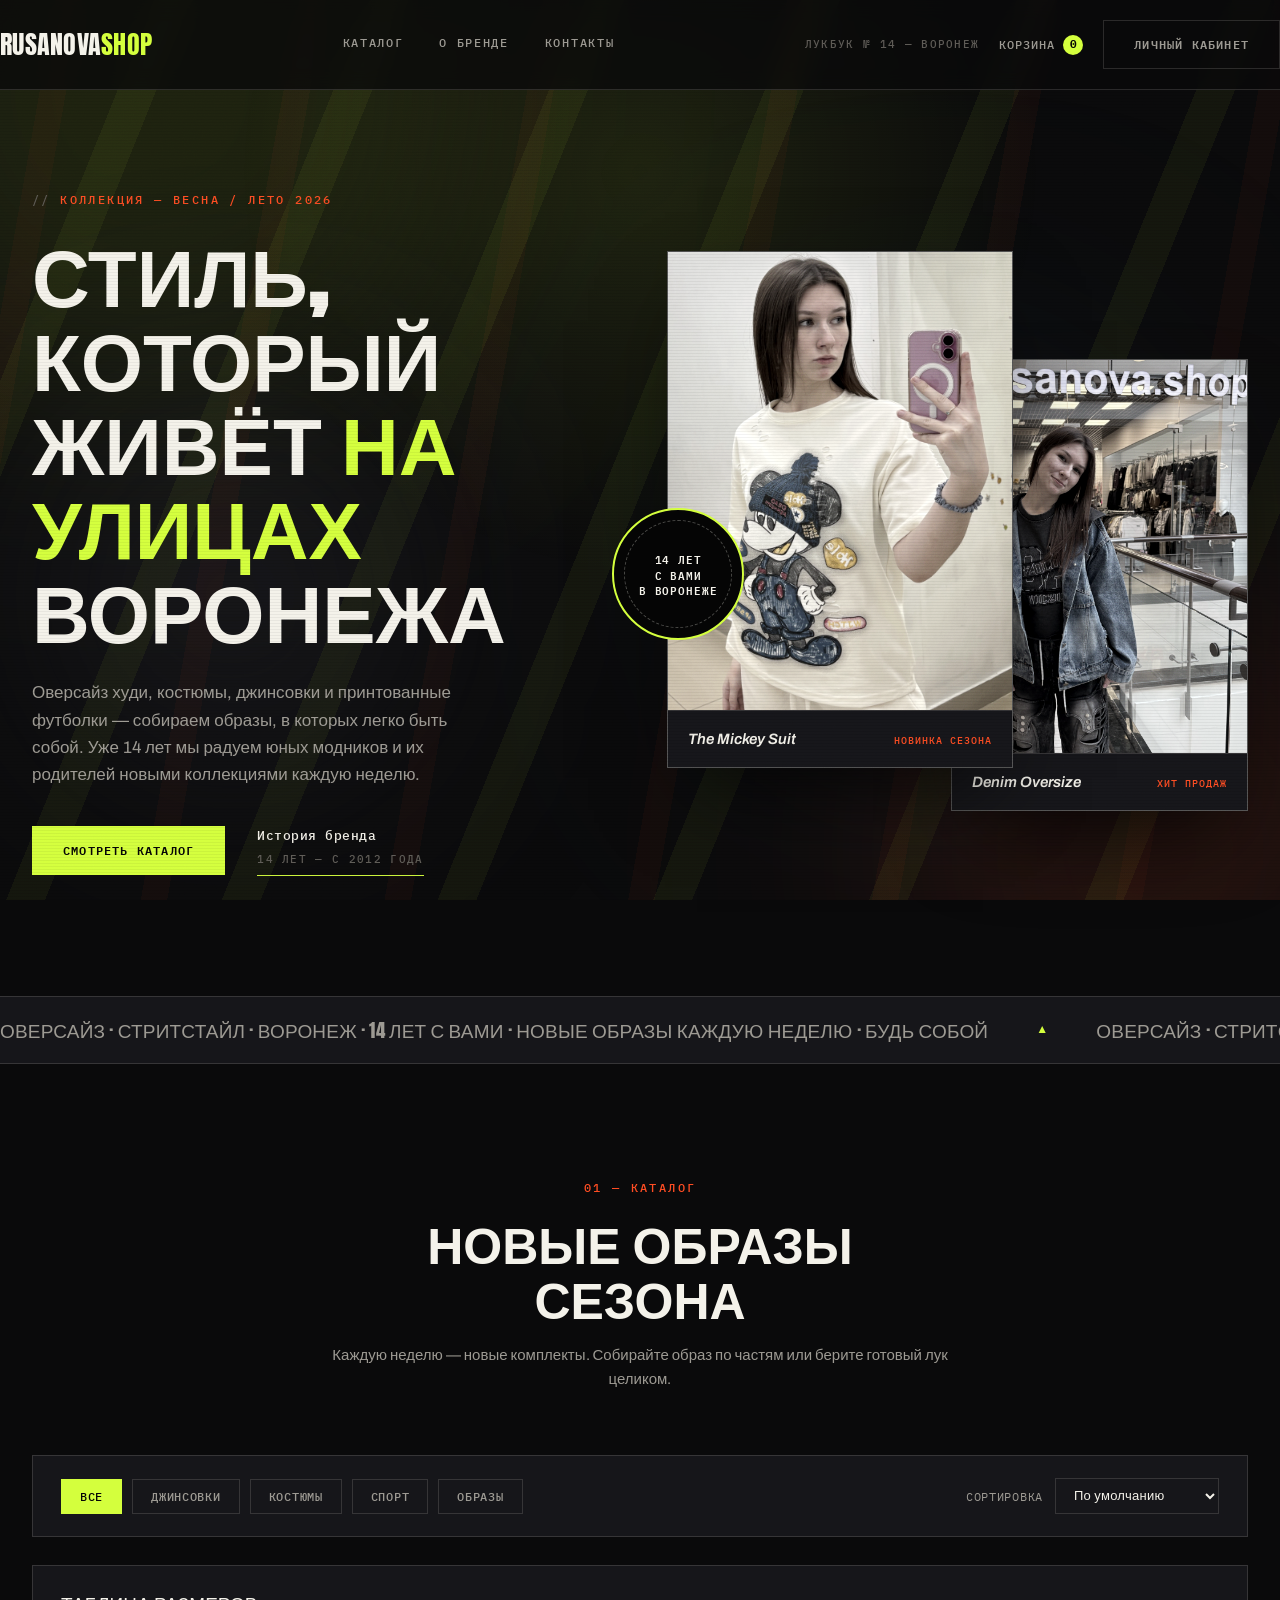
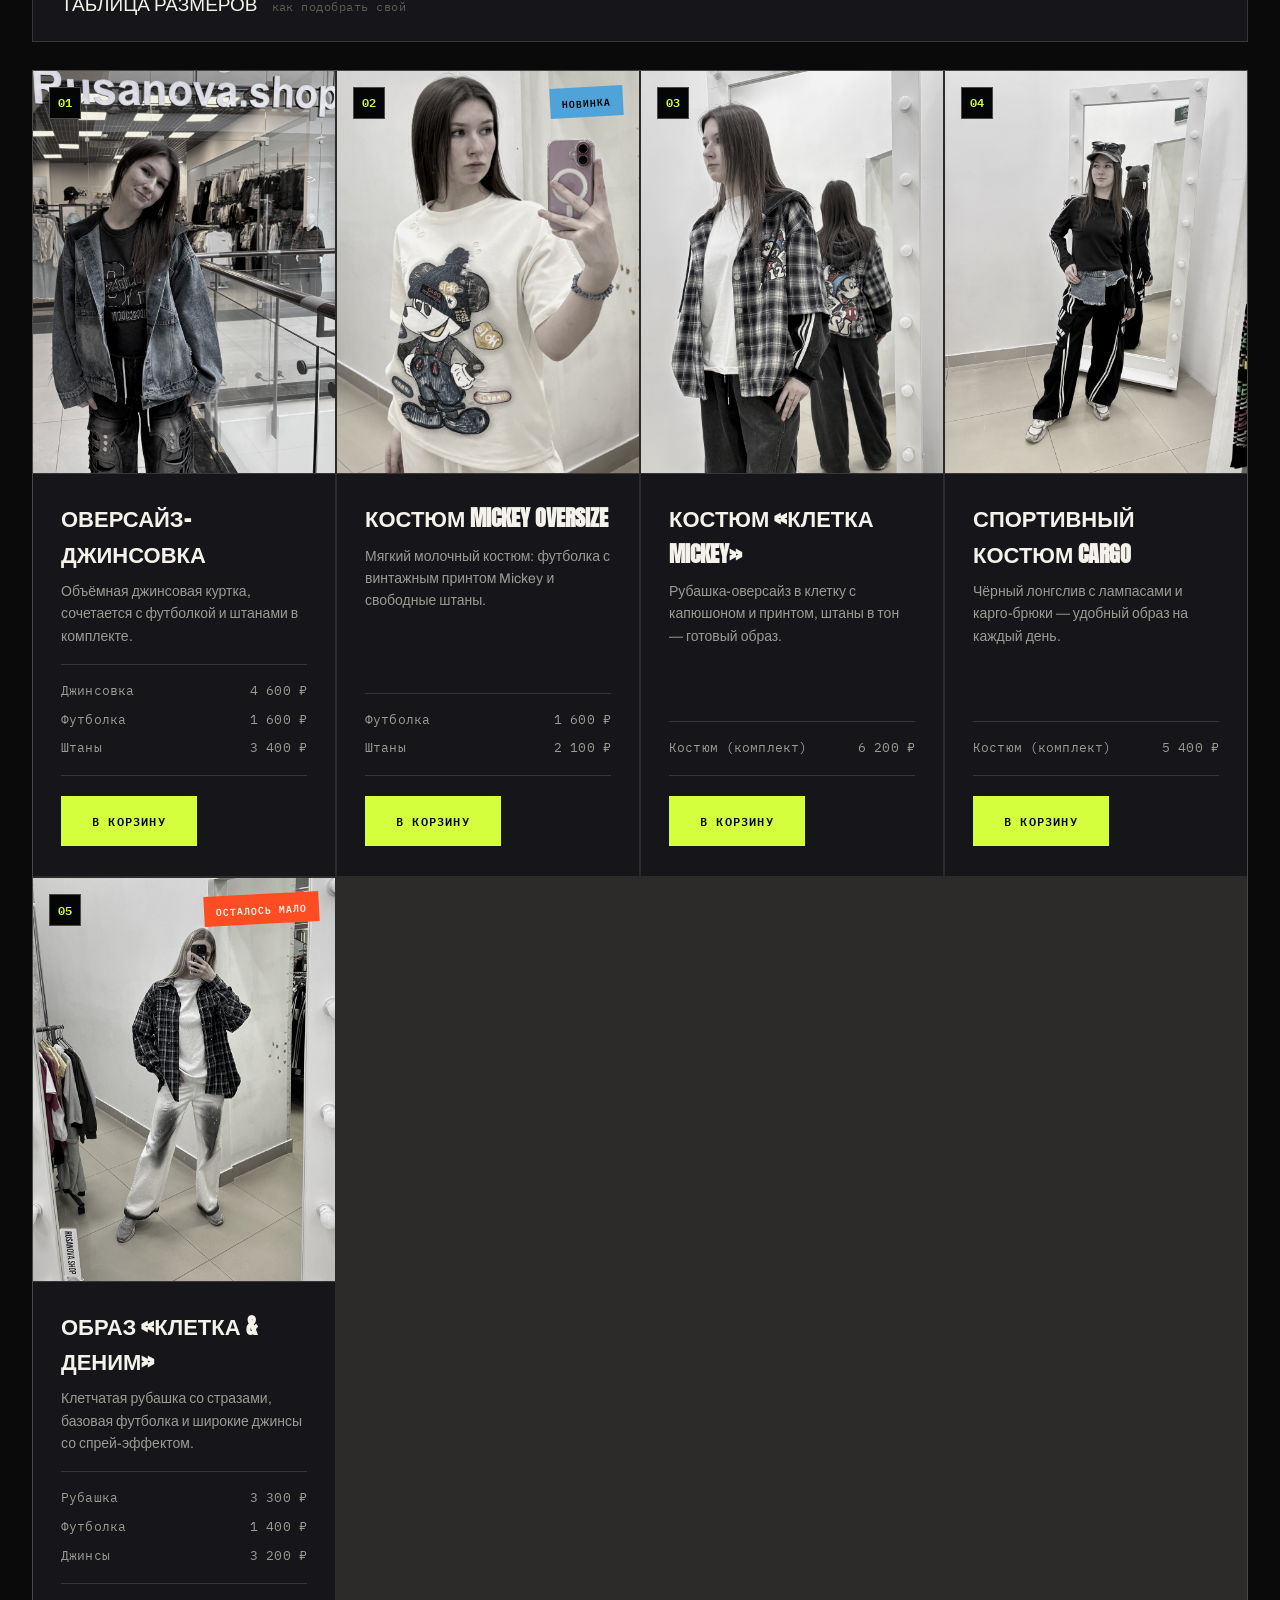
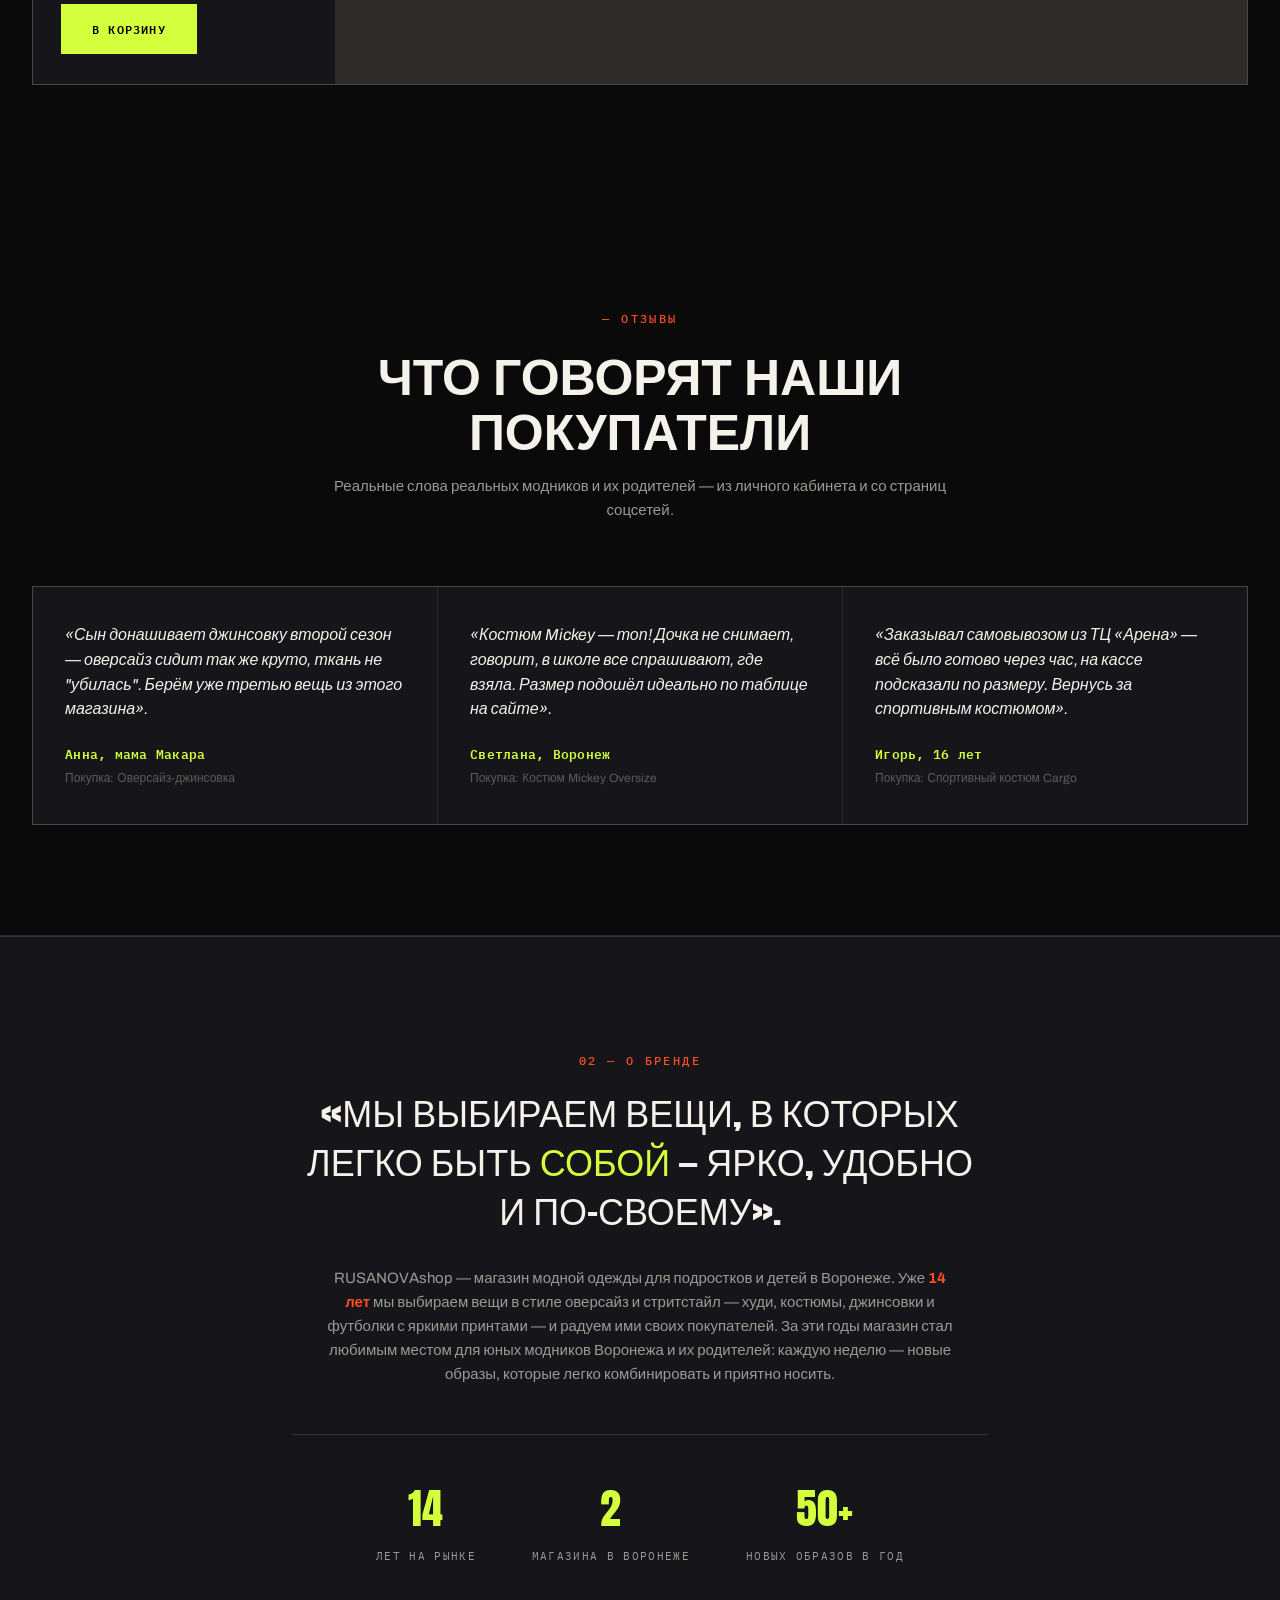
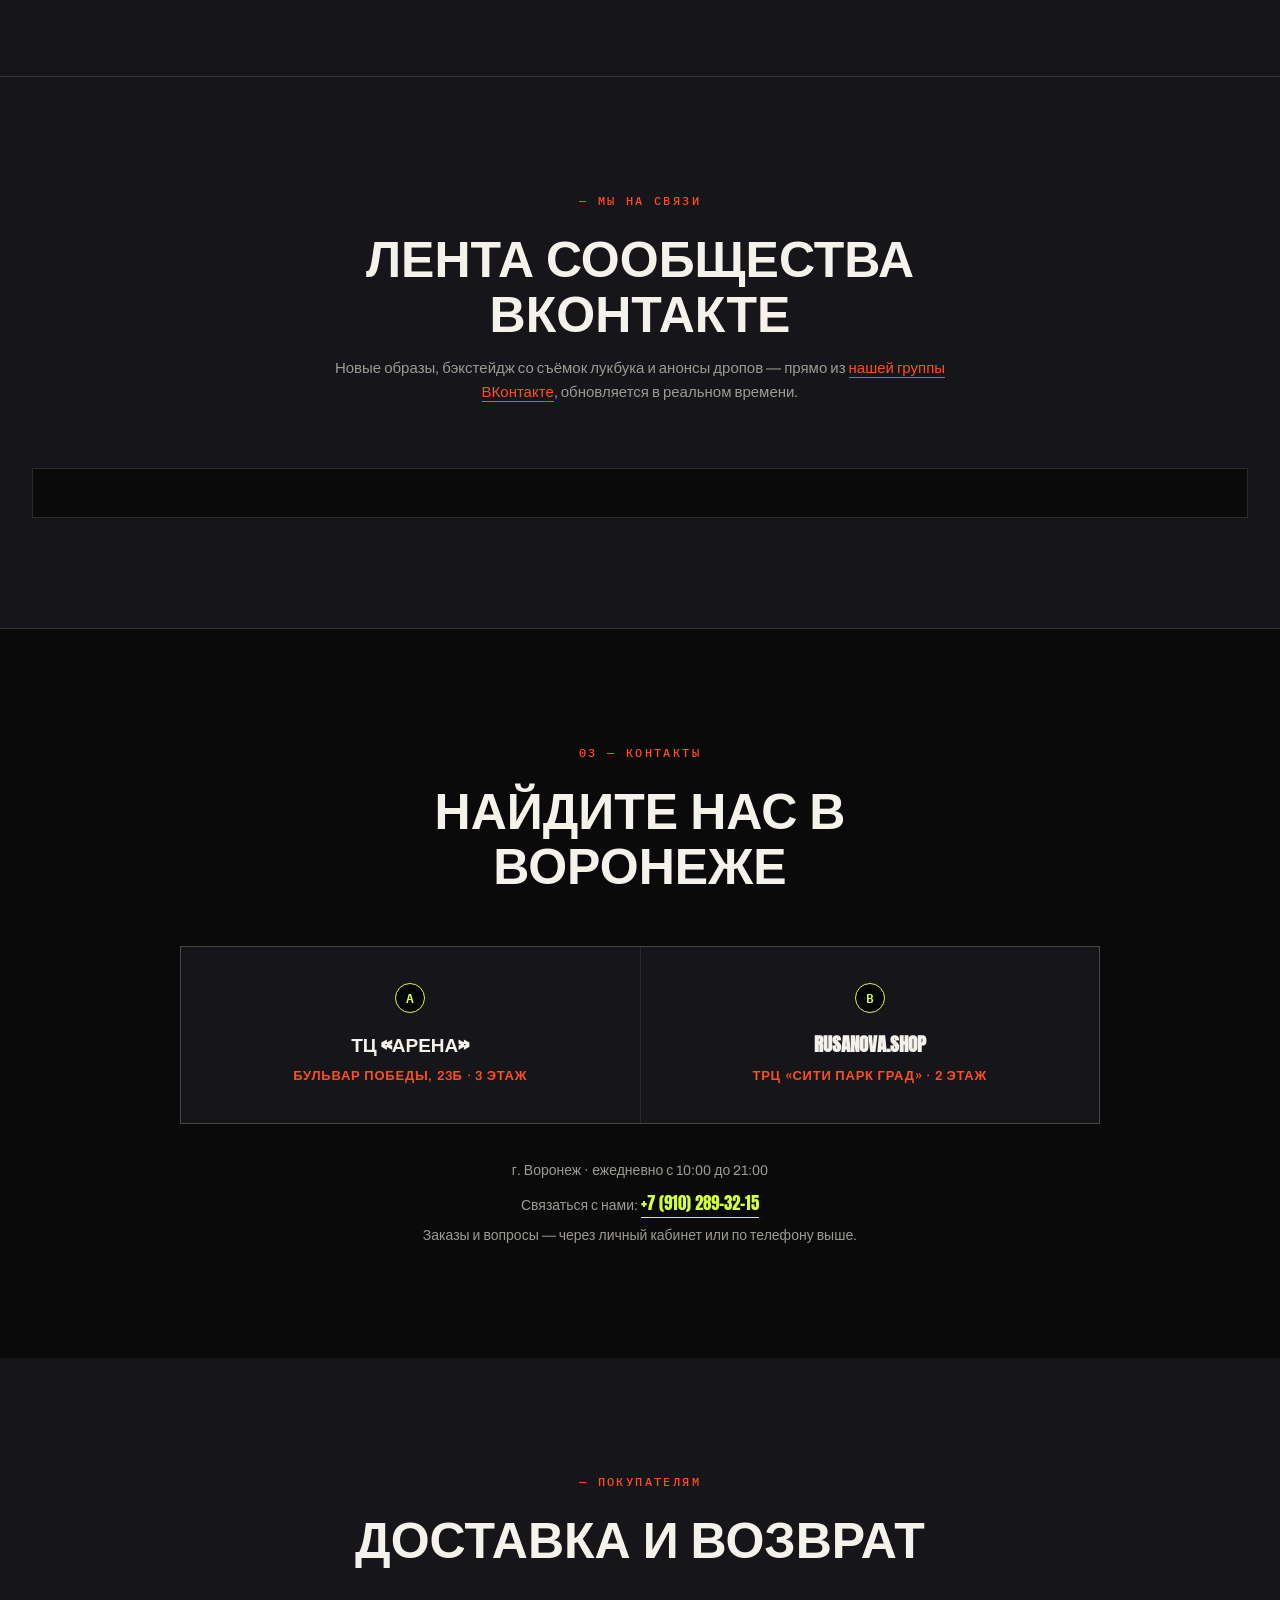
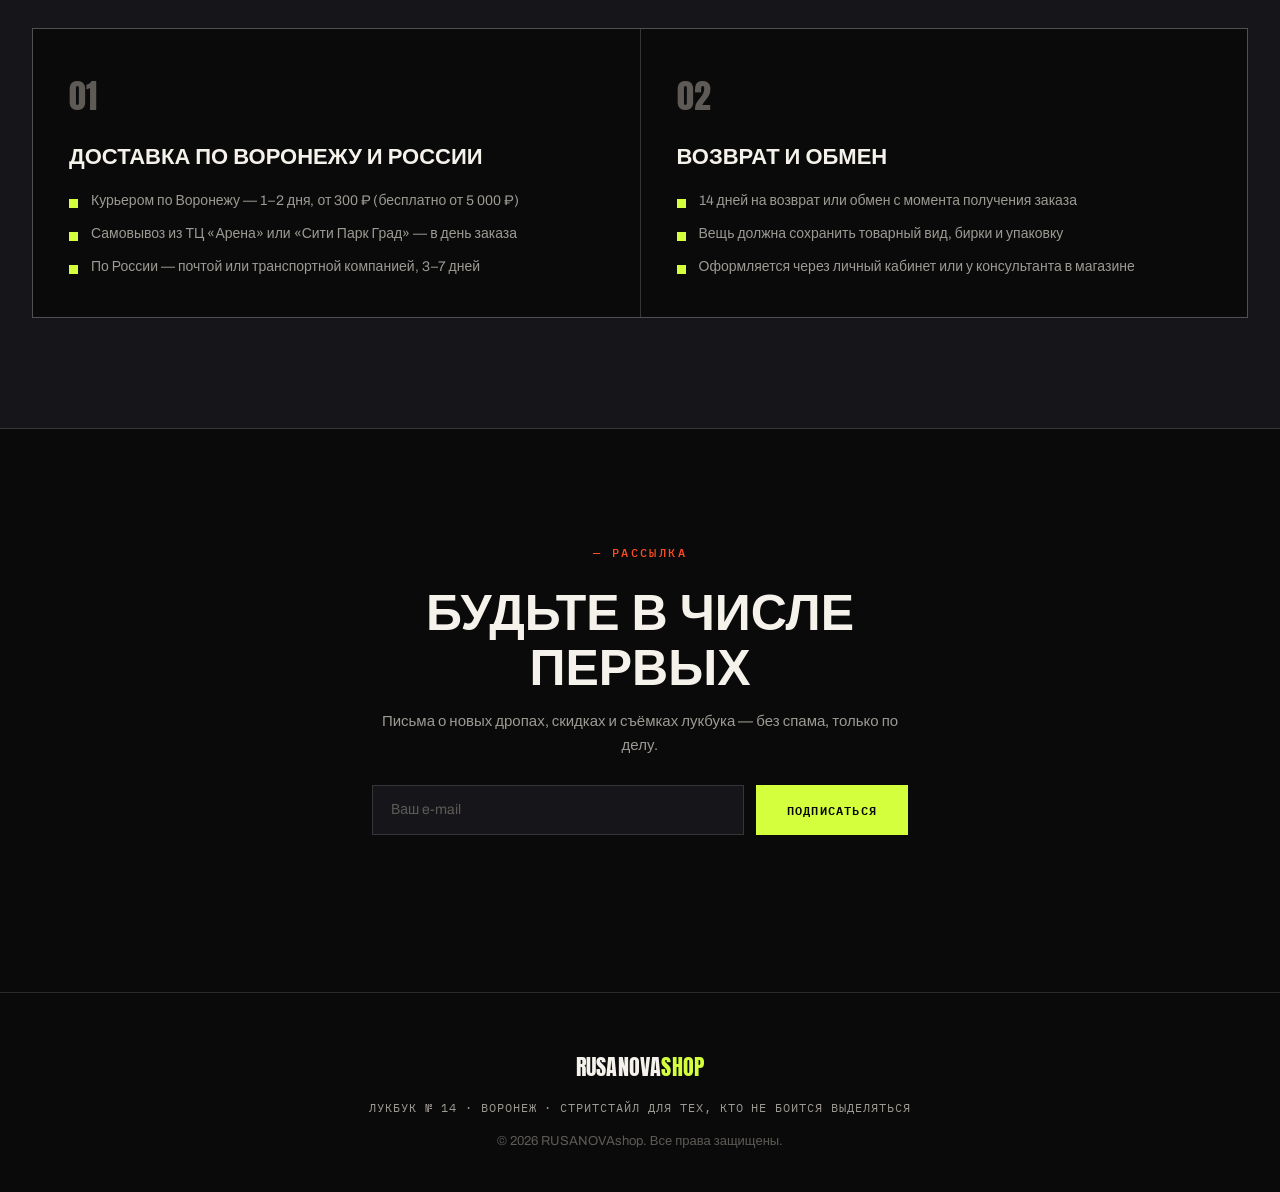
==== commit 54bff436: "Темный стритстайл-редизайн сайта: новая палитра, шрифты Anton/Archivo/IBM Plex Mono, карточки товаро" ====
--- a/index.html
+++ b/index.html
@@ -18,7 +18,7 @@
 <meta name="twitter:image" content="images/product1.web.jpg">
 <link rel="preconnect" href="https://fonts.googleapis.com">
 <link rel="preconnect" href="https://fonts.gstatic.com" crossorigin>
-<link href="https://fonts.googleapis.com/css2?family=Archivo:wght@400;500;600;700&family=Archivo+Expanded:wght@600;700&family=Fraunces:ital,wght@0,300;0,400;0,500;0,600;0,700;1,400;1,500;1,600&display=swap" rel="stylesheet">
+<link href="https://fonts.googleapis.com/css2?family=Anton&family=Archivo:ital,wght@0,400;0,500;0,600;0,700;0,800;1,400;1,500;1,600&family=IBM+Plex+Mono:wght@400;500;600;700&display=swap" rel="stylesheet">
 <link rel="stylesheet" href="styles.css">
 </head>
 <body>
--- a/styles.css
+++ b/styles.css
@@ -1,17 +1,21 @@
 :root {
-  --paper: #f5f0e6;
-  --paper-deep: #eae1cf;
-  --paper-line: #dcd2bc;
-  --ink: #1e1b16;
-  --ink-soft: #756c5c;
-  --ink-faint: #a39a89;
-  --line: rgba(30, 27, 22, 0.14);
-  --clay: #bd5b36;
-  --clay-deep: #9a4527;
-  --denim: #51728e;
-  --moss: #6e7456;
-  --radius: 2px;
-  --shadow: 0 40px 90px -30px rgba(35, 24, 12, 0.45);
+  --bg: #0a0a0b;
+  --bg-deep: #050505;
+  --surface: #16161a;
+  --surface-soft: #1f1f24;
+  --ink: #f4f2ea;
+  --ink-soft: #9d9a93;
+  --ink-faint: #5e5b56;
+  --line: rgba(244, 242, 234, 0.14);
+  --line-strong: rgba(244, 242, 234, 0.28);
+  --acid: #d4ff3d;
+  --acid-deep: #a8d419;
+  --hazard: #ff4d23;
+  --hazard-deep: #d6360f;
+  --denim: #4fa3d8;
+  --radius: 0px;
+  --shadow: 0 40px 90px -30px rgba(0, 0, 0, 0.85);
+  --pop: 7px 7px 0 var(--acid);
   --ease: cubic-bezier(.16,1,.3,1);
 }
 
@@ -22,26 +26,42 @@
 body {
   margin: 0;
   font-family: 'Archivo', sans-serif;
-  background: var(--paper);
+  background: var(--bg);
   color: var(--ink);
   line-height: 1.6;
   position: relative;
   -webkit-font-smoothing: antialiased;
 }
 
-/* Тонкая зернистая текстура поверх кремовой подложки — ощущение печатной бумаги */
+/* Зерно поверх тёмной подложки — фактура чернового зина/трафарета */
 body::after {
   content: '';
   position: fixed;
   inset: 0;
   z-index: 2;
   pointer-events: none;
-  opacity: 0.05;
-  mix-blend-mode: multiply;
+  opacity: 0.1;
+  mix-blend-mode: overlay;
   background-image: url("data:image/svg+xml,%3Csvg xmlns='http://www.w3.org/2000/svg' width='180' height='180'%3E%3Cfilter id='n'%3E%3CfeTurbulence type='fractalNoise' baseFrequency='0.9' numOctaves='2' stitchTiles='stitch'/%3E%3C/filter%3E%3Crect width='100%25' height='100%25' filter='url(%23n)'/%3E%3C/svg%3E");
 }
 
-/* Атмосфера: медленно дрейфующие мягкие цветовые пятна — тихое эхо палитры бренда */
+/* Скан-линии — тонкий CRT/глитч-эффект по всей странице */
+body::before {
+  content: '';
+  position: fixed;
+  inset: 0;
+  z-index: 3;
+  pointer-events: none;
+  opacity: 0.5;
+  background: repeating-linear-gradient(
+    to bottom,
+    rgba(0,0,0,0) 0px,
+    rgba(0,0,0,0) 2px,
+    rgba(0,0,0,0.18) 3px
+  );
+}
+
+/* Атмосфера: дрейфующие неоновые пятна-«спреи» поверх черноты */
 .bg-animated {
   position: fixed;
   inset: 0;
@@ -51,35 +71,36 @@
 .bg-animated span {
   position: absolute;
   border-radius: 50%;
-  filter: blur(120px);
+  filter: blur(110px);
+  mix-blend-mode: screen;
   will-change: transform;
 }
 .bg-animated span:nth-child(1) {
-  width: 640px; height: 640px;
-  background: var(--denim);
+  width: 620px; height: 620px;
+  background: var(--acid);
   top: -220px; left: -160px;
   opacity: 0.10;
   animation: float-a 38s ease-in-out infinite;
 }
 .bg-animated span:nth-child(2) {
-  width: 560px; height: 560px;
-  background: var(--clay);
+  width: 540px; height: 540px;
+  background: var(--hazard);
   bottom: -220px; right: -140px;
-  opacity: 0.09;
+  opacity: 0.10;
   animation: float-b 44s ease-in-out infinite;
 }
 .bg-animated span:nth-child(3) {
   width: 420px; height: 420px;
-  background: var(--moss);
+  background: var(--denim);
   top: 38%; right: 10%;
-  opacity: 0.07;
+  opacity: 0.08;
   animation: float-c 34s ease-in-out infinite;
 }
 .bg-animated span:nth-child(4) {
   width: 360px; height: 360px;
-  background: var(--paper-deep);
+  background: var(--surface-soft);
   bottom: 14%; left: 4%;
-  opacity: 0.5;
+  opacity: 0.6;
   animation: float-d 30s ease-in-out infinite;
 }
 @keyframes float-a { 0%,100%{transform:translate(0,0)} 50%{transform:translate(110px,80px)} }
@@ -91,8 +112,7 @@
   .bg-animated span { animation: none; }
 }
 
-/* Лучи света: тёплый блик-«солнце» и две диагональные полосы света, */
-/* медленно скользящие по странице — будто свет из окна падает на разворот журнала */
+/* Диагональные полосы света, как блик прожектора на бетонной стене */
 .light-rays {
   position: fixed;
   inset: 0;
@@ -109,16 +129,16 @@
 .light-rays::before {
   background: repeating-linear-gradient(
     112deg,
-    rgba(255, 248, 230, 0.50) 0 36px,
-    rgba(255, 248, 230, 0) 36px 200px
+    rgba(212, 255, 61, 0.05) 0 36px,
+    rgba(212, 255, 61, 0) 36px 200px
   );
   animation: rays-drift-a 70s linear infinite;
 }
 .light-rays::after {
   background: repeating-linear-gradient(
     100deg,
-    rgba(193, 91, 54, 0.05) 0 26px,
-    rgba(193, 91, 54, 0) 26px 240px
+    rgba(255, 77, 35, 0.04) 0 26px,
+    rgba(255, 77, 35, 0) 26px 240px
   );
   animation: rays-drift-b 95s linear infinite reverse;
 }
@@ -128,7 +148,7 @@
   left: 50%;
   width: 920px;
   height: 920px;
-  background: radial-gradient(circle, rgba(255, 250, 238, 0.65) 0%, rgba(255, 250, 238, 0) 62%);
+  background: radial-gradient(circle, rgba(212, 255, 61, 0.10) 0%, rgba(212, 255, 61, 0) 62%);
   transform: translateX(-50%);
   animation: sun-drift 50s ease-in-out infinite;
 }
@@ -155,12 +175,12 @@
 }
 
 a { color: inherit; text-decoration: none; }
-em { font-style: italic; color: var(--clay); }
-strong { color: var(--clay-deep); font-weight: 600; }
-
-/* ---------- Header / шапка-масштхед ---------- */
+em { font-style: italic; color: var(--acid); }
+strong { color: var(--hazard); font-weight: 700; }
+
+/* ---------- Header / шапка ---------- */
 .site-header {
-  background: rgba(245, 240, 230, 0.82);
+  background: rgba(10, 10, 11, 0.78);
   backdrop-filter: blur(10px);
   border-bottom: 1px solid var(--line);
   position: sticky;
@@ -172,23 +192,23 @@
   align-items: center;
   justify-content: space-between;
   gap: 24px;
-  padding: 22px 0;
+  padding: 20px 0;
 }
 .logo {
-  font-family: 'Fraunces', serif;
-  font-size: 24px;
-  font-weight: 600;
+  font-family: 'Anton', sans-serif;
+  font-size: 26px;
   letter-spacing: 0.01em;
-  color: var(--ink);
-}
-.logo span { color: var(--clay); font-style: italic; font-weight: 400; }
+  text-transform: uppercase;
+  color: var(--ink);
+}
+.logo span { color: var(--acid); }
 
 .main-nav { display: flex; gap: 36px; }
 .main-nav a {
-  font-family: 'Archivo', sans-serif;
+  font-family: 'IBM Plex Mono', monospace;
   font-size: 12px;
-  font-weight: 600;
-  letter-spacing: 0.16em;
+  font-weight: 500;
+  letter-spacing: 0.14em;
   text-transform: uppercase;
   color: var(--ink-soft);
   position: relative;
@@ -200,8 +220,8 @@
   position: absolute;
   left: 0; right: 100%;
   bottom: 0;
-  height: 1px;
-  background: var(--clay);
+  height: 2px;
+  background: var(--acid);
   transition: right 0.3s var(--ease);
 }
 .main-nav a:hover { color: var(--ink); }
@@ -212,10 +232,10 @@
   display: inline-flex;
   align-items: center;
   gap: 8px;
-  font-family: 'Archivo', sans-serif;
+  font-family: 'IBM Plex Mono', monospace;
   font-size: 12px;
-  font-weight: 600;
-  letter-spacing: 0.1em;
+  font-weight: 500;
+  letter-spacing: 0.08em;
   text-transform: uppercase;
   color: var(--ink-soft);
   text-decoration: none;
@@ -230,17 +250,17 @@
   height: 20px;
   padding: 0 5px;
   border-radius: 50%;
-  background: var(--clay-deep);
-  color: var(--paper);
+  background: var(--acid);
+  color: var(--bg-deep);
   font-size: 11px;
   font-weight: 700;
   letter-spacing: 0;
 }
 .issue-tag {
-  font-family: 'Archivo Expanded', sans-serif;
+  font-family: 'IBM Plex Mono', monospace;
   font-size: 11px;
-  font-weight: 600;
-  letter-spacing: 0.14em;
+  font-weight: 500;
+  letter-spacing: 0.12em;
   text-transform: uppercase;
   color: var(--ink-faint);
   white-space: nowrap;
@@ -252,23 +272,24 @@
   align-items: center;
   gap: 10px;
   padding: 14px 30px;
-  font-family: 'Archivo', sans-serif;
+  font-family: 'IBM Plex Mono', monospace;
   font-size: 12px;
   font-weight: 600;
-  letter-spacing: 0.14em;
+  letter-spacing: 0.1em;
   text-transform: uppercase;
   cursor: pointer;
   border: 1px solid var(--ink);
   border-radius: var(--radius);
   background: transparent;
   color: var(--ink);
-  transition: background 0.3s var(--ease), color 0.3s var(--ease), border-color 0.3s var(--ease), transform 0.2s var(--ease);
+  transition: background 0.3s var(--ease), color 0.3s var(--ease), border-color 0.3s var(--ease), transform 0.2s var(--ease), box-shadow 0.2s var(--ease);
 }
 .btn-primary {
-  background: var(--ink);
-  color: var(--paper);
-}
-.btn-primary:hover { background: var(--clay-deep); border-color: var(--clay-deep); transform: translateY(-2px); }
+  background: var(--acid);
+  border-color: var(--acid);
+  color: var(--bg-deep);
+}
+.btn-primary:hover { background: var(--hazard); border-color: var(--hazard); color: var(--ink); transform: translate(-2px, -2px); box-shadow: 4px 4px 0 var(--line-strong); }
 .btn-ghost {
   background: transparent;
   border-color: var(--line);
@@ -276,7 +297,7 @@
 }
 .btn-ghost:hover { border-color: var(--ink); color: var(--ink); }
 
-/* ---------- Hero / редакционный разворот ---------- */
+/* ---------- Hero ---------- */
 .hero {
   padding: 96px 0 120px;
   position: relative;
@@ -290,28 +311,27 @@
 }
 .hero-eyebrow {
   display: inline-block;
-  font-family: 'Archivo Expanded', sans-serif;
+  font-family: 'IBM Plex Mono', monospace;
   font-size: 12px;
-  font-weight: 600;
-  letter-spacing: 0.22em;
-  text-transform: uppercase;
-  color: var(--clay-deep);
+  font-weight: 500;
+  letter-spacing: 0.2em;
+  text-transform: uppercase;
+  color: var(--hazard);
   margin-bottom: 22px;
 }
-.hero-eyebrow::before { content: '— '; color: var(--ink-faint); }
+.hero-eyebrow::before { content: '// '; color: var(--ink-faint); }
 .hero-title {
-  font-family: 'Fraunces', serif;
-  font-size: clamp(42px, 6vw, 76px);
-  font-weight: 500;
-  line-height: 1.04;
-  letter-spacing: -0.01em;
+  font-family: 'Anton', sans-serif;
+  font-size: clamp(40px, 6.4vw, 80px);
+  line-height: 1.05;
+  letter-spacing: 0;
+  text-transform: uppercase;
   margin: 0 0 28px;
   color: var(--ink);
 }
 .hero-title em {
-  font-style: italic;
-  font-weight: 400;
-  color: var(--clay);
+  font-style: normal;
+  color: var(--acid);
 }
 .hero-text {
   max-width: 460px;
@@ -328,21 +348,21 @@
 .explore-link {
   display: inline-flex;
   flex-direction: column;
-  font-family: 'Archivo', sans-serif;
+  font-family: 'IBM Plex Mono', monospace;
   font-size: 13px;
-  font-weight: 600;
-  letter-spacing: 0.06em;
-  color: var(--ink);
-  border-bottom: 1px solid var(--ink);
+  font-weight: 500;
+  letter-spacing: 0.04em;
+  color: var(--ink);
+  border-bottom: 1px solid var(--acid);
   padding-bottom: 6px;
   transition: color 0.25s var(--ease), border-color 0.25s var(--ease);
 }
-.explore-link:hover { color: var(--clay-deep); border-color: var(--clay-deep); }
+.explore-link:hover { color: var(--acid); }
 .explore-date {
   margin-top: 4px;
   font-size: 11px;
   font-weight: 500;
-  letter-spacing: 0.14em;
+  letter-spacing: 0.12em;
   text-transform: uppercase;
   color: var(--ink-faint);
 }
@@ -355,18 +375,20 @@
 .collage-card {
   position: absolute;
   margin: 0;
-  background: var(--paper-deep);
-  border: 1px solid var(--line);
+  background: var(--surface);
+  border: 1px solid var(--line-strong);
   border-radius: var(--radius);
   box-shadow: var(--shadow);
   overflow: hidden;
-  transition: transform 0.6s var(--ease);
+  transition: transform 0.6s var(--ease), box-shadow 0.4s var(--ease);
 }
 .collage-card img {
   display: block;
   width: 100%;
   aspect-ratio: 3 / 4;
   object-fit: cover;
+  filter: grayscale(0.55) contrast(1.05);
+  transition: filter 0.5s var(--ease);
 }
 .collage-card figcaption {
   display: flex;
@@ -375,21 +397,23 @@
   gap: 10px;
   padding: 16px 20px;
   border-top: 1px solid var(--line);
-  background: var(--paper);
+  background: var(--surface);
 }
 .collage-card figcaption span {
-  font-family: 'Fraunces', serif;
+  font-family: 'Archivo', sans-serif;
   font-style: italic;
-  font-size: 16px;
+  font-weight: 600;
+  font-size: 15px;
   color: var(--ink);
 }
 .collage-card figcaption i {
   font-style: normal;
+  font-family: 'IBM Plex Mono', monospace;
   font-size: 10px;
-  font-weight: 600;
-  letter-spacing: 0.14em;
-  text-transform: uppercase;
-  color: var(--ink-faint);
+  font-weight: 500;
+  letter-spacing: 0.1em;
+  text-transform: uppercase;
+  color: var(--hazard);
   white-space: nowrap;
 }
 .collage-card--a {
@@ -406,7 +430,8 @@
   z-index: 1;
   transform: rotate(2deg);
 }
-.collage-card:hover { transform: rotate(0deg) translateY(-6px); z-index: 3; }
+.collage-card:hover { transform: rotate(0deg) translateY(-6px); z-index: 3; box-shadow: var(--pop); }
+.collage-card:hover img { filter: grayscale(0) contrast(1.08); }
 
 .hero-badge {
   position: absolute;
@@ -419,12 +444,12 @@
   justify-content: center;
   text-align: center;
   border-radius: 50%;
-  border: 1px solid var(--ink);
-  background: var(--paper);
-  font-family: 'Archivo Expanded', sans-serif;
+  border: 2px solid var(--acid);
+  background: var(--bg-deep);
+  font-family: 'IBM Plex Mono', monospace;
   font-size: 11px;
-  font-weight: 700;
-  letter-spacing: 0.1em;
+  font-weight: 600;
+  letter-spacing: 0.08em;
   text-transform: uppercase;
   color: var(--ink);
   line-height: 1.4;
@@ -436,7 +461,7 @@
   content: '';
   position: absolute;
   inset: 10px;
-  border: 1px dashed var(--line);
+  border: 1px dashed var(--line-strong);
   border-radius: 50%;
 }
 @keyframes spin-badge { to { transform: rotate(360deg); } }
@@ -449,7 +474,7 @@
   overflow: hidden;
   white-space: nowrap;
   padding: 18px 0;
-  background: var(--paper-deep);
+  background: var(--surface);
 }
 .ticker-track {
   display: inline-flex;
@@ -457,16 +482,16 @@
   animation: ticker-scroll 36s linear infinite;
 }
 .ticker-track span {
-  font-family: 'Fraunces', serif;
-  font-style: italic;
+  font-family: 'Anton', sans-serif;
   font-size: 19px;
   letter-spacing: 0.01em;
+  text-transform: uppercase;
   color: var(--ink-soft);
   display: inline-flex;
   align-items: center;
   gap: 48px;
 }
-.ticker-track span::after { content: '✺'; font-style: normal; color: var(--clay); font-size: 13px; }
+.ticker-track span::after { content: '▲'; font-family: 'Archivo', sans-serif; color: var(--acid); font-size: 12px; }
 @keyframes ticker-scroll { from { transform: translateX(0); } to { transform: translateX(-50%); } }
 @media (prefers-reduced-motion: reduce) { .ticker-track { animation: none; } }
 
@@ -479,19 +504,19 @@
 }
 .section-eyebrow {
   display: inline-block;
-  font-family: 'Archivo Expanded', sans-serif;
+  font-family: 'IBM Plex Mono', monospace;
   font-size: 12px;
-  font-weight: 600;
-  letter-spacing: 0.22em;
-  text-transform: uppercase;
-  color: var(--clay-deep);
+  font-weight: 500;
+  letter-spacing: 0.2em;
+  text-transform: uppercase;
+  color: var(--hazard);
   margin-bottom: 18px;
 }
 .section-title {
-  font-family: 'Fraunces', serif;
-  font-size: clamp(32px, 4.4vw, 48px);
-  font-weight: 500;
-  line-height: 1.12;
+  font-family: 'Anton', sans-serif;
+  font-size: clamp(30px, 4.6vw, 50px);
+  line-height: 1.1;
+  text-transform: uppercase;
   margin: 0 0 18px;
   color: var(--ink);
 }
@@ -501,8 +526,8 @@
   margin: 0;
 }
 
-/* ---------- Каталог / сетка лукбука ---------- */
-.catalog { background: var(--paper); }
+/* ---------- Каталог / сетка ---------- */
+.catalog { background: var(--bg); }
 .product-grid {
   display: grid;
   grid-template-columns: repeat(auto-fit, minmax(270px, 1fr));
@@ -512,56 +537,61 @@
 }
 .product-card {
   position: relative;
-  background: var(--paper);
+  background: var(--surface);
   display: flex;
   flex-direction: column;
-  transition: background 0.3s var(--ease);
-}
-.product-card:hover { background: var(--paper-deep); }
+  transition: background 0.3s var(--ease), transform 0.3s var(--ease), box-shadow 0.3s var(--ease);
+}
+.product-card:hover {
+  background: var(--surface-soft);
+  transform: translate(-4px, -4px) rotate(-0.6deg);
+  box-shadow: var(--pop);
+  z-index: 2;
+}
 .product-index {
   position: absolute;
-  top: 18px; left: 18px;
+  top: 16px; left: 16px;
   z-index: 2;
-  font-family: 'Fraunces', serif;
-  font-style: italic;
-  font-size: 14px;
-  color: var(--paper);
-  background: var(--ink);
-  border-radius: 50%;
-  width: 34px; height: 34px;
+  font-family: 'IBM Plex Mono', monospace;
+  font-size: 12px;
+  font-weight: 600;
+  color: var(--acid);
+  background: var(--bg-deep);
+  border: 1px solid var(--line-strong);
+  width: 32px; height: 32px;
   display: flex; align-items: center; justify-content: center;
 }
 .product-card .img-wrap { position: relative; overflow: hidden; border-bottom: 1px solid var(--line); }
 .tag {
   position: absolute;
-  top: 18px; right: 18px;
+  top: 16px; right: 16px;
   z-index: 2;
-  font-family: 'Archivo Expanded', sans-serif;
+  font-family: 'IBM Plex Mono', monospace;
   font-size: 10px;
-  font-weight: 700;
-  letter-spacing: 0.12em;
+  font-weight: 600;
+  letter-spacing: 0.1em;
   text-transform: uppercase;
   padding: 7px 12px;
   border-radius: var(--radius);
-  color: var(--paper);
-}
-.tag-new { background: var(--denim); }
-.tag-low { background: var(--clay-deep); }
+  color: var(--bg-deep);
+  transform: rotate(-3deg);
+}
+.tag-new { background: var(--denim); color: var(--bg-deep); }
+.tag-low { background: var(--hazard); color: var(--ink); }
 .product-card img {
   width: 100%;
   aspect-ratio: 3 / 4;
   object-fit: cover;
   display: block;
-  filter: grayscale(0.25) contrast(1.02);
+  filter: grayscale(0.7) contrast(1.05) brightness(0.95);
   transition: transform 0.7s var(--ease), filter 0.5s var(--ease);
 }
-.product-card:hover img { transform: scale(1.045); filter: grayscale(0) contrast(1.05); }
+.product-card:hover img { transform: scale(1.045); filter: grayscale(0) contrast(1.1) brightness(1); }
 .product-info { padding: 26px 28px 30px; flex: 1; display: flex; flex-direction: column; }
 .product-info h3 {
-  font-family: 'Fraunces', serif;
-  font-weight: 500;
-  font-style: italic;
-  font-size: 21px;
+  font-family: 'Anton', sans-serif;
+  font-size: 22px;
+  text-transform: uppercase;
   margin: 0 0 10px;
   color: var(--ink);
 }
@@ -570,8 +600,9 @@
   list-style: none;
   padding: 12px 0;
   margin: 0 0 20px;
+  font-family: 'IBM Plex Mono', monospace;
   font-size: 13px;
-  letter-spacing: 0.02em;
+  letter-spacing: 0.01em;
   color: var(--ink-soft);
   border-top: 1px solid var(--line);
   border-bottom: 1px solid var(--line);
@@ -588,15 +619,15 @@
   gap: 24px;
   margin: 0 0 28px;
   padding: 22px 28px;
-  background: var(--paper-deep);
+  background: var(--surface);
   border: 1px solid var(--line);
 }
 .filter-group { display: flex; flex-wrap: wrap; gap: 10px; }
 .filter-btn {
-  font-family: 'Archivo', sans-serif;
+  font-family: 'IBM Plex Mono', monospace;
   font-size: 12px;
-  font-weight: 600;
-  letter-spacing: 0.08em;
+  font-weight: 500;
+  letter-spacing: 0.06em;
   text-transform: uppercase;
   padding: 9px 18px;
   border: 1px solid var(--line);
@@ -607,13 +638,14 @@
   transition: background 0.3s var(--ease), color 0.3s var(--ease), border-color 0.3s var(--ease);
 }
 .filter-btn:hover { border-color: var(--ink); color: var(--ink); }
-.filter-btn.active { background: var(--ink); border-color: var(--ink); color: var(--paper); }
+.filter-btn.active { background: var(--acid); border-color: var(--acid); color: var(--bg-deep); }
 .sort-control {
   display: flex;
   align-items: center;
   gap: 12px;
+  font-family: 'IBM Plex Mono', monospace;
   font-size: 12px;
-  letter-spacing: 0.08em;
+  letter-spacing: 0.06em;
   text-transform: uppercase;
   color: var(--ink-soft);
 }
@@ -625,7 +657,7 @@
   padding: 9px 14px;
   border: 1px solid var(--line);
   border-radius: var(--radius);
-  background: var(--paper);
+  background: var(--surface);
   color: var(--ink);
   cursor: pointer;
 }
@@ -634,26 +666,26 @@
 .size-guide {
   margin: 0 0 28px;
   border: 1px solid var(--line);
-  background: var(--paper);
+  background: var(--surface);
 }
 .size-guide summary {
   display: flex;
   align-items: baseline;
   gap: 14px;
   padding: 22px 28px;
-  font-family: 'Fraunces', serif;
-  font-style: italic;
+  font-family: 'Anton', sans-serif;
   font-size: 19px;
+  text-transform: uppercase;
   cursor: pointer;
   list-style: none;
   color: var(--ink);
 }
 .size-guide summary::-webkit-details-marker { display: none; }
 .size-guide summary span {
-  font-family: 'Archivo', sans-serif;
-  font-style: normal;
+  font-family: 'IBM Plex Mono', monospace;
   font-size: 12px;
   letter-spacing: 0.04em;
+  text-transform: none;
   color: var(--ink-faint);
 }
 .size-guide table {
@@ -669,30 +701,30 @@
   color: var(--ink-soft);
 }
 .size-guide th {
+  font-family: 'IBM Plex Mono', monospace;
   font-size: 11px;
   letter-spacing: 0.1em;
   text-transform: uppercase;
-  color: var(--ink-faint);
-  font-weight: 600;
+  color: var(--hazard);
+  font-weight: 500;
 }
 .size-guide td:first-child, .size-guide th:first-child { color: var(--ink); font-weight: 600; }
 .size-guide > p { padding: 0 28px 26px; margin: 0; font-size: 14px; color: var(--ink-soft); max-width: 640px; }
 
 /* ---------- О бренде ---------- */
-.about { background: var(--paper-deep); border-top: 1px solid var(--line); border-bottom: 1px solid var(--line); }
+.about { background: var(--surface); border-top: 1px solid var(--line); border-bottom: 1px solid var(--line); }
 .about-inner { max-width: 760px; margin: 0 auto; text-align: center; }
 .about-quote {
-  font-family: 'Fraunces', serif;
-  font-style: italic;
-  font-weight: 400;
-  font-size: clamp(24px, 3.6vw, 34px);
-  line-height: 1.4;
+  font-family: 'Anton', sans-serif;
+  font-size: clamp(22px, 3.6vw, 36px);
+  text-transform: uppercase;
+  line-height: 1.35;
   color: var(--ink);
   margin: 0 0 32px;
 }
-.about-quote em { color: var(--clay-deep); font-style: italic; }
+.about-quote em { color: var(--acid); font-style: normal; }
 .about-text { font-size: 15px; color: var(--ink-soft); margin: 0 auto 48px; max-width: 640px; }
-.about-text strong { color: var(--clay-deep); }
+.about-text strong { color: var(--hazard); }
 .about-stats {
   display: flex;
   justify-content: center;
@@ -702,11 +734,11 @@
   padding-top: 40px;
 }
 .stat { display: flex; flex-direction: column; align-items: center; gap: 6px; }
-.stat-num { font-family: 'Fraunces', serif; font-size: 40px; font-weight: 500; color: var(--clay-deep); }
-.stat-label { font-size: 11px; letter-spacing: 0.14em; text-transform: uppercase; color: var(--ink-soft); }
+.stat-num { font-family: 'Anton', sans-serif; font-size: 42px; color: var(--acid); }
+.stat-label { font-family: 'IBM Plex Mono', monospace; font-size: 11px; letter-spacing: 0.12em; text-transform: uppercase; color: var(--ink-soft); }
 
 /* ---------- Отзывы ---------- */
-.reviews { background: var(--paper); border-bottom: 1px solid var(--line); }
+.reviews { background: var(--bg); border-bottom: 1px solid var(--line); }
 .reviews-grid {
   display: grid;
   grid-template-columns: repeat(auto-fit, minmax(280px, 1fr));
@@ -716,26 +748,27 @@
 }
 .review-card {
   margin: 0;
-  background: var(--paper);
+  background: var(--surface);
   padding: 36px 32px;
   display: flex;
   flex-direction: column;
   gap: 22px;
 }
 .review-card p {
-  font-family: 'Fraunces', serif;
+  font-family: 'Archivo', sans-serif;
   font-style: italic;
-  font-size: 17px;
-  line-height: 1.5;
+  font-size: 16px;
+  line-height: 1.55;
   color: var(--ink);
   margin: 0;
 }
 .review-card footer { display: flex; flex-direction: column; gap: 4px; }
 .review-card footer span {
+  font-family: 'IBM Plex Mono', monospace;
   font-size: 13px;
   font-weight: 600;
-  letter-spacing: 0.04em;
-  color: var(--ink);
+  letter-spacing: 0.02em;
+  color: var(--acid);
 }
 .review-card footer i {
   font-style: normal;
@@ -744,18 +777,18 @@
 }
 
 /* ---------- Лента ВКонтакте ---------- */
-.social { background: var(--paper-deep); border-bottom: 1px solid var(--line); }
-.section-note a { color: var(--clay-deep); border-bottom: 1px solid currentColor; padding-bottom: 1px; }
-.section-note a:hover { color: var(--ink); }
+.social { background: var(--surface); border-bottom: 1px solid var(--line); }
+.section-note a { color: var(--hazard); border-bottom: 1px solid currentColor; padding-bottom: 1px; }
+.section-note a:hover { color: var(--acid); }
 .vk-widget-wrap {
-  background: var(--paper);
+  background: var(--bg);
   border: 1px solid var(--line);
   padding: 24px;
 }
-.vk-widget-wrap iframe { display: block; width: 100% !important; }
+.vk-widget-wrap iframe { display: block; width: 100% !important; filter: invert(0.92) hue-rotate(180deg) contrast(0.92); border-radius: 1px; }
 
 /* ---------- Контакты ---------- */
-.contacts { background: var(--paper); }
+.contacts { background: var(--bg); }
 .contacts .section-head { margin-bottom: 56px; }
 .store-list {
   display: flex;
@@ -769,35 +802,35 @@
 }
 .store-card {
   flex: 1 1 280px;
-  background: var(--paper);
+  background: var(--surface);
   padding: 36px 28px;
   text-align: center;
   position: relative;
   transition: background 0.3s var(--ease);
 }
-.store-card:hover { background: var(--paper-deep); }
+.store-card:hover { background: var(--surface-soft); }
 .store-index {
   position: relative;
   display: inline-flex;
   align-items: center;
   justify-content: center;
   width: 30px; height: 30px;
-  border: 1px solid var(--ink);
+  border: 1px solid var(--acid);
   border-radius: 50%;
-  font-family: 'Fraunces', serif;
-  font-style: italic;
+  font-family: 'IBM Plex Mono', monospace;
   font-size: 13px;
+  font-weight: 600;
   margin-bottom: 16px;
-  background: var(--paper);
-  color: var(--ink);
+  background: var(--bg-deep);
+  color: var(--acid);
   cursor: pointer;
   padding: 0;
   transition: background 0.25s var(--ease), color 0.25s var(--ease), transform 0.25s var(--ease);
 }
 .store-index:hover,
 .store-index:focus-visible {
-  background: var(--ink);
-  color: var(--paper);
+  background: var(--acid);
+  color: var(--bg-deep);
   transform: scale(1.08);
   outline: none;
 }
@@ -809,8 +842,8 @@
   left: 50%;
   width: min(290px, 78vw);
   height: 190px;
-  background: var(--paper);
-  border: 1px solid var(--line);
+  background: var(--surface);
+  border: 1px solid var(--line-strong);
   border-radius: var(--radius);
   box-shadow: var(--shadow);
   padding: 6px;
@@ -830,9 +863,9 @@
   left: 50%;
   width: 14px; height: 14px;
   margin: -7px 0 0 -7px;
-  background: var(--paper);
-  border-right: 1px solid var(--line);
-  border-bottom: 1px solid var(--line);
+  background: var(--surface);
+  border-right: 1px solid var(--line-strong);
+  border-bottom: 1px solid var(--line-strong);
   transform: rotate(45deg);
 }
 .store-index:hover .store-map,
@@ -850,12 +883,12 @@
   border: 0;
   display: block;
   border-radius: 1px;
-  filter: grayscale(0.4) sepia(0.06) contrast(1.04);
+  filter: invert(0.9) hue-rotate(180deg) contrast(0.9) saturate(0.6);
   transition: filter 0.4s var(--ease);
 }
-.store-map:hover iframe { filter: none; }
-
-/* Значок магазина на карте — кольцо с леттермарком «Rs», в духе логотипа бренда */
+.store-map:hover iframe { filter: invert(0.9) hue-rotate(180deg) contrast(1) saturate(0.9); }
+
+/* Значок магазина на карте — кольцо с леттермарком «Rs», в духе нашивки */
 .map-pin {
   position: absolute;
   top: 46%;
@@ -866,14 +899,14 @@
   align-items: center;
   pointer-events: none;
   z-index: 2;
-  filter: drop-shadow(0 10px 16px rgba(30, 27, 22, 0.4));
+  filter: drop-shadow(0 10px 16px rgba(0, 0, 0, 0.6));
 }
 .map-pin-badge {
   width: 68px;
   height: 68px;
   border-radius: 50%;
-  border: 2px solid var(--ink);
-  background: var(--paper);
+  border: 2px solid var(--acid);
+  background: var(--bg-deep);
   display: flex;
   flex-direction: column;
   align-items: center;
@@ -882,15 +915,14 @@
   text-align: center;
 }
 .map-pin-badge em {
-  font-family: 'Fraunces', serif;
-  font-style: italic;
-  font-weight: 600;
-  font-size: 21px;
+  font-family: 'Anton', sans-serif;
+  font-style: normal;
+  font-size: 20px;
   color: var(--ink);
 }
 .map-pin-badge i {
   font-style: normal;
-  font-family: 'Archivo Expanded', sans-serif;
+  font-family: 'IBM Plex Mono', monospace;
   font-size: 5px;
   letter-spacing: 0.05em;
   text-transform: uppercase;
@@ -902,7 +934,7 @@
   width: 0; height: 0;
   border-left: 6px solid transparent;
   border-right: 6px solid transparent;
-  border-top: 10px solid var(--ink);
+  border-top: 10px solid var(--acid);
   margin-top: -2px;
 }
 @media (max-width: 640px) {
@@ -912,8 +944,8 @@
   .store-index:focus-within .store-map { transform: translate(0, 0) scale(1); }
   .store-map::after { left: auto; right: 22px; }
 }
-.store-card h3 { margin: 0 0 6px; font-family: 'Fraunces', serif; font-weight: 500; font-size: 19px; color: var(--ink); }
-.store-card p { margin: 0; color: var(--clay-deep); font-weight: 600; font-size: 13px; letter-spacing: 0.06em; text-transform: uppercase; }
+.store-card h3 { margin: 0 0 6px; font-family: 'Anton', sans-serif; font-size: 19px; text-transform: uppercase; color: var(--ink); }
+.store-card p { margin: 0; color: var(--hazard); font-weight: 600; font-size: 13px; letter-spacing: 0.06em; text-transform: uppercase; }
 
 /* Режим работы — раскрывается при наведении на карточку магазина */
 .store-hours {
@@ -932,12 +964,12 @@
   margin-top: 22px;
   padding-top: 18px;
   border-top: 1px solid var(--line);
-  font-family: 'Archivo Expanded', sans-serif;
+  font-family: 'IBM Plex Mono', monospace;
   font-size: 10px;
   font-weight: 600;
-  letter-spacing: 0.18em;
-  text-transform: uppercase;
-  color: var(--clay-deep);
+  letter-spacing: 0.16em;
+  text-transform: uppercase;
+  color: var(--hazard);
 }
 .store-hours ul {
   list-style: none;
@@ -948,34 +980,29 @@
   display: flex;
   justify-content: space-between;
   padding: 5px 0;
+  font-family: 'IBM Plex Mono', monospace;
   font-size: 13px;
-  letter-spacing: 0.03em;
+  letter-spacing: 0.01em;
   color: var(--ink-soft);
 }
 .store-hours li span:first-child {
-  font-family: 'Fraunces', serif;
-  font-style: italic;
-  font-size: 13px;
   color: var(--ink);
   text-transform: none;
-  letter-spacing: 0.02em;
 }
 .contacts-meta { max-width: 520px; margin: 0 auto; text-align: center; color: var(--ink-soft); font-size: 14px; }
 .contacts-meta + .contacts-meta { margin-top: 8px; }
 .contacts-phone {
-  font-family: 'Fraunces', serif;
-  font-style: italic;
+  font-family: 'Anton', sans-serif;
   font-size: 17px;
-  font-weight: 500;
-  color: var(--clay-deep);
+  color: var(--acid);
   border-bottom: 1px solid currentColor;
   padding-bottom: 1px;
   transition: color 0.25s var(--ease), border-color 0.25s var(--ease);
 }
-.contacts-phone:hover { color: var(--ink); }
+.contacts-phone:hover { color: var(--hazard); }
 
 /* ---------- Доставка и возврат ---------- */
-.delivery { background: var(--paper-deep); border-bottom: 1px solid var(--line); }
+.delivery { background: var(--surface); border-bottom: 1px solid var(--line); }
 .delivery-grid {
   display: grid;
   grid-template-columns: repeat(auto-fit, minmax(300px, 1fr));
@@ -984,21 +1011,20 @@
   border: 1px solid var(--line);
 }
 .delivery-card {
-  background: var(--paper);
+  background: var(--bg);
   padding: 40px 36px;
 }
 .delivery-num {
   display: block;
-  font-family: 'Fraunces', serif;
-  font-style: italic;
-  font-size: 32px;
+  font-family: 'Anton', sans-serif;
+  font-size: 34px;
   color: var(--ink-faint);
   margin-bottom: 14px;
 }
 .delivery-card h3 {
-  font-family: 'Fraunces', serif;
-  font-weight: 500;
+  font-family: 'Anton', sans-serif;
   font-size: 22px;
+  text-transform: uppercase;
   margin: 0 0 18px;
   color: var(--ink);
 }
@@ -1021,12 +1047,12 @@
   content: '';
   position: absolute;
   left: 0; top: 9px;
-  width: 8px; height: 1px;
-  background: var(--clay-deep);
+  width: 9px; height: 9px;
+  background: var(--acid);
 }
 
 /* ---------- Рассылка ---------- */
-.newsletter { background: var(--paper); }
+.newsletter { background: var(--bg); }
 .newsletter-inner {
   max-width: 600px;
   margin: 0 auto;
@@ -1046,20 +1072,20 @@
   padding: 14px 18px;
   border: 1px solid var(--line);
   border-radius: var(--radius);
-  background: var(--paper-deep);
-  color: var(--ink);
-}
-.newsletter-form input[type="email"]:focus { outline: none; border-color: var(--ink); }
+  background: var(--surface);
+  color: var(--ink);
+}
+.newsletter-form input[type="email"]:focus { outline: none; border-color: var(--acid); }
 .newsletter-form input[type="email"]::placeholder { color: var(--ink-faint); }
 
-/* ---------- Footer / колофон ---------- */
+/* ---------- Footer ---------- */
 .site-footer {
   padding: 56px 0 40px;
   border-top: 1px solid var(--line);
 }
 .footer-inner { display: flex; flex-direction: column; align-items: center; gap: 14px; text-align: center; }
 .footer-logo { font-size: 22px; }
-.footer-meta { font-size: 12px; letter-spacing: 0.1em; text-transform: uppercase; color: var(--ink-soft); margin: 0; }
+.footer-meta { font-family: 'IBM Plex Mono', monospace; font-size: 12px; letter-spacing: 0.08em; text-transform: uppercase; color: var(--ink-soft); margin: 0; }
 .footer-copy { font-size: 13px; color: var(--ink-faint); margin: 0; }
 
 /* ---------- Появление элементов при прокрутке ---------- */
@@ -1079,16 +1105,15 @@
 .form-page {
   max-width: 480px;
   margin: 70px auto;
-  background: var(--paper-deep);
+  background: var(--surface);
   border: 1px solid var(--line);
   border-radius: var(--radius);
   padding: 44px 40px;
 }
 .form-page h2 {
-  font-family: 'Fraunces', serif;
-  font-weight: 500;
-  font-style: italic;
+  font-family: 'Anton', sans-serif;
   font-size: 26px;
+  text-transform: uppercase;
   margin: 0 0 28px;
   text-align: center;
   color: var(--ink);
@@ -1096,18 +1121,18 @@
 .form-tabs { display: flex; gap: 8px; margin-bottom: 28px; border-bottom: 1px solid var(--line); }
 .form-tab {
   flex: 1; text-align: center; padding: 12px;
-  font-family: 'Archivo', sans-serif;
-  font-size: 12px; font-weight: 600; letter-spacing: 0.12em; text-transform: uppercase;
+  font-family: 'IBM Plex Mono', monospace;
+  font-size: 12px; font-weight: 500; letter-spacing: 0.1em; text-transform: uppercase;
   color: var(--ink-faint);
   cursor: pointer;
   border-bottom: 2px solid transparent;
   transition: color 0.25s var(--ease), border-color 0.25s var(--ease);
 }
-.form-tab.active { color: var(--ink); border-color: var(--clay); }
+.form-tab.active { color: var(--acid); border-color: var(--acid); }
 .form-panel { display: none; }
 .form-panel.active { display: block; }
 .field { margin-bottom: 18px; }
-.field label { display: block; font-size: 12px; letter-spacing: 0.08em; text-transform: uppercase; margin-bottom: 8px; color: var(--ink-soft); }
+.field label { display: block; font-family: 'IBM Plex Mono', monospace; font-size: 12px; letter-spacing: 0.06em; text-transform: uppercase; margin-bottom: 8px; color: var(--ink-soft); }
 .field input, .field select {
   width: 100%;
   padding: 13px 14px;
@@ -1115,23 +1140,23 @@
   border-radius: var(--radius);
   font-size: 15px;
   font-family: 'Archivo', sans-serif;
-  background: var(--paper);
-  color: var(--ink);
-}
-.field input:focus, .field select:focus { outline: none; border-color: var(--clay); }
+  background: var(--bg);
+  color: var(--ink);
+}
+.field input:focus, .field select:focus { outline: none; border-color: var(--acid); }
 .form-page .btn { width: 100%; justify-content: center; }
-.form-msg { text-align: center; margin-top: 16px; font-size: 13px; letter-spacing: 0.04em; color: var(--clay-deep); min-height: 18px; }
+.form-msg { text-align: center; margin-top: 16px; font-size: 13px; letter-spacing: 0.02em; color: var(--acid); min-height: 18px; }
 
 /* ---------- Личный кабинет ---------- */
 .account { max-width: 740px; margin: 70px auto; }
 .account-card {
-  background: var(--paper-deep);
+  background: var(--surface);
   border: 1px solid var(--line);
   border-radius: var(--radius);
   padding: 32px 36px;
   margin-bottom: 22px;
 }
-.account-card h3 { margin-top: 0; font-family: 'Fraunces', serif; font-weight: 500; font-style: italic; font-size: 20px; color: var(--ink); }
+.account-card h3 { margin-top: 0; font-family: 'Anton', sans-serif; font-size: 20px; text-transform: uppercase; color: var(--ink); }
 .account-card p { color: var(--ink-soft); font-size: 14px; }
 .order-row {
   display: flex; flex-direction: column; gap: 16px;
@@ -1139,8 +1164,8 @@
   font-size: 14px; color: var(--ink-soft);
 }
 .order-row:last-child { border-bottom: none; }
-.order-row-head { display: flex; justify-content: space-between; gap: 12px; }
-.order-row-head span:last-child { color: var(--ink); font-weight: 600; }
+.order-row-head { display: flex; justify-content: space-between; gap: 12px; font-family: 'IBM Plex Mono', monospace; }
+.order-row-head span:last-child { color: var(--acid); font-weight: 600; }
 .order-tracker {
   display: flex;
   flex-wrap: wrap;
@@ -1155,8 +1180,9 @@
   flex: 1 1 0;
   min-width: 84px;
   padding-top: 22px;
+  font-family: 'IBM Plex Mono', monospace;
   font-size: 11px;
-  letter-spacing: 0.06em;
+  letter-spacing: 0.04em;
   text-transform: uppercase;
   color: var(--ink-faint);
 }
@@ -1168,8 +1194,8 @@
   width: 16px; height: 16px;
   border-radius: 50%;
   border: 1px solid var(--line);
-  background: var(--paper);
-  font-family: 'Archivo', sans-serif;
+  background: var(--bg);
+  font-family: 'IBM Plex Mono', monospace;
   font-size: 9px;
   font-weight: 700;
   display: flex; align-items: center; justify-content: center;
@@ -1184,13 +1210,13 @@
 }
 .order-tracker li:last-child::after { display: none; }
 .order-tracker li.done { color: var(--ink-soft); }
-.order-tracker li.done::before { border-color: var(--clay-deep); background: var(--clay-deep); color: var(--paper); }
-.order-tracker li.done::after { background: var(--clay-deep); }
+.order-tracker li.done::before { border-color: var(--acid); background: var(--acid); color: var(--bg-deep); }
+.order-tracker li.done::after { background: var(--acid); }
 .order-tracker li.current { color: var(--ink); font-weight: 700; }
-.order-tracker li.current::before { border-color: var(--ink); background: var(--ink); color: var(--paper); }
+.order-tracker li.current::before { border-color: var(--hazard); background: var(--hazard); color: var(--ink); }
 
 /* ---------- Корзина / итог оплаты ---------- */
-.summary-row { display: flex; justify-content: space-between; padding: 9px 0; font-size: 15px; color: var(--ink-soft); }
+.summary-row { display: flex; justify-content: space-between; padding: 9px 0; font-family: 'IBM Plex Mono', monospace; font-size: 14px; color: var(--ink-soft); }
 .remove-item {
   border: none;
   background: transparent;
@@ -1201,12 +1227,12 @@
   line-height: 1;
   transition: color 0.2s var(--ease);
 }
-.remove-item:hover { color: var(--clay-deep); }
+.remove-item:hover { color: var(--hazard); }
 .summary-row.total {
-  font-family: 'Fraunces', serif; font-weight: 500; font-size: 18px;
-  border-top: 1px solid var(--line); margin-top: 8px; padding-top: 14px; color: var(--ink);
-}
-.empty-note { color: var(--ink-faint); text-align: center; padding: 24px 0; font-style: italic; font-family: 'Fraunces', serif; }
+  font-family: 'Anton', sans-serif; font-size: 18px; text-transform: uppercase;
+  border-top: 1px solid var(--line); margin-top: 8px; padding-top: 14px; color: var(--acid);
+}
+.empty-note { color: var(--ink-faint); text-align: center; padding: 24px 0; font-family: 'Archivo', sans-serif; font-style: italic; }
 
 /* ---------- Адаптив ---------- */
 @media (max-width: 980px) {
@@ -1223,4 +1249,7 @@
   .collage-card--a { width: 64%; }
   .collage-card--b { width: 56%; }
   .about-stats { gap: 36px; }
-}
+  .issue-tag { display: none; }
+  .header-actions { gap: 12px; }
+  .btn-ghost { padding: 10px 14px; font-size: 10px; }
+}
